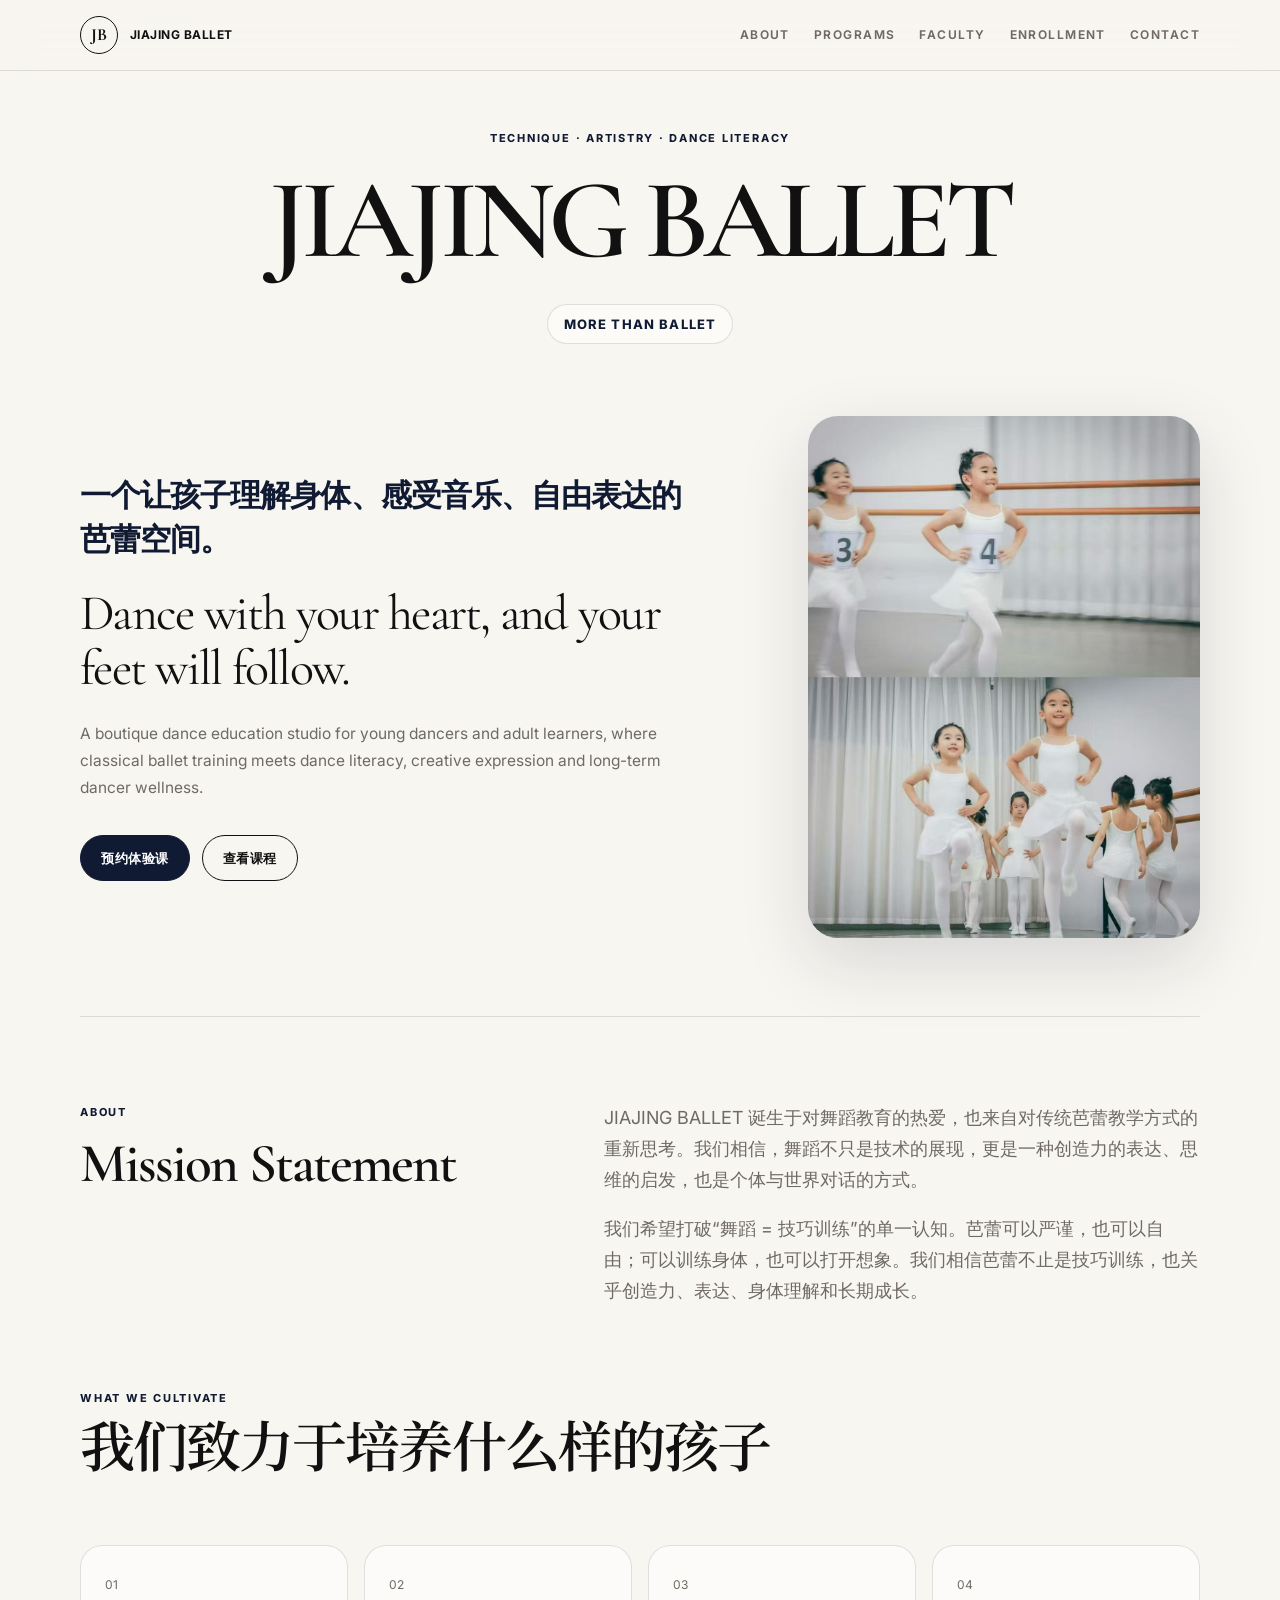
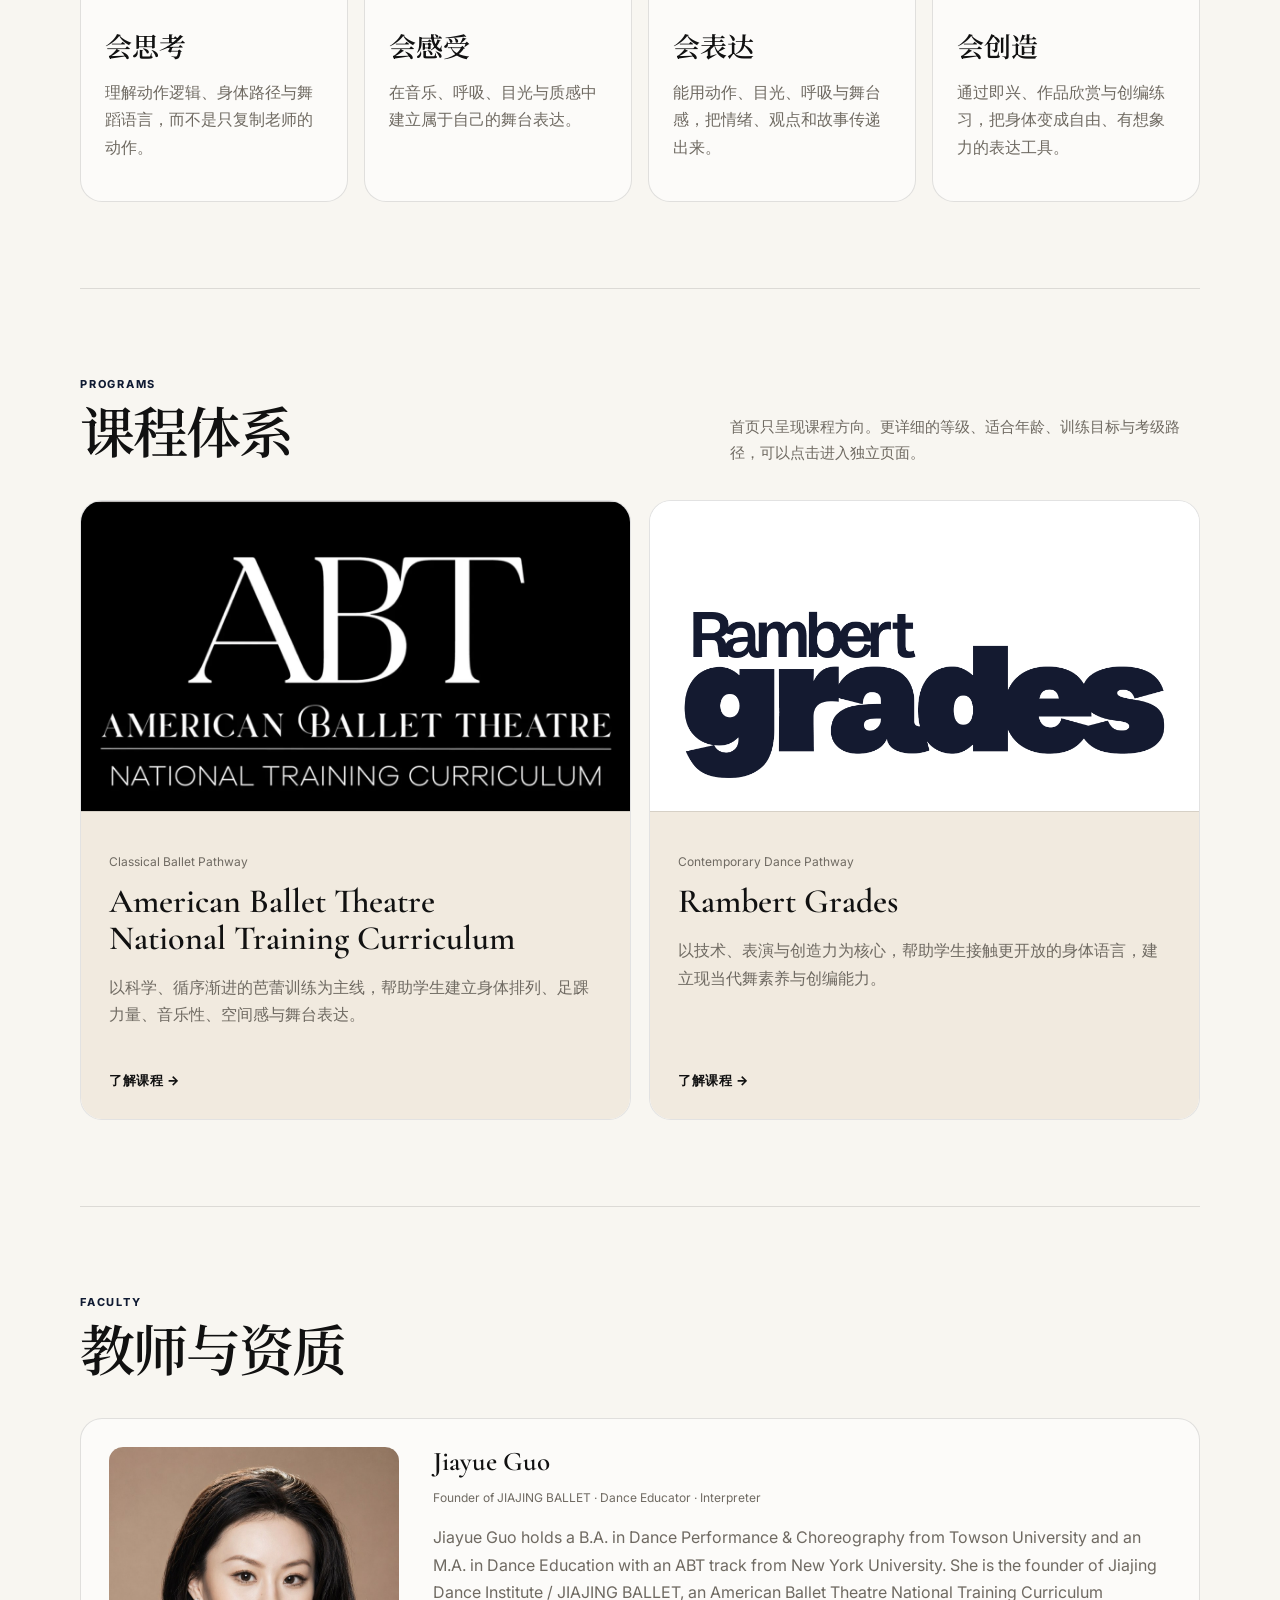
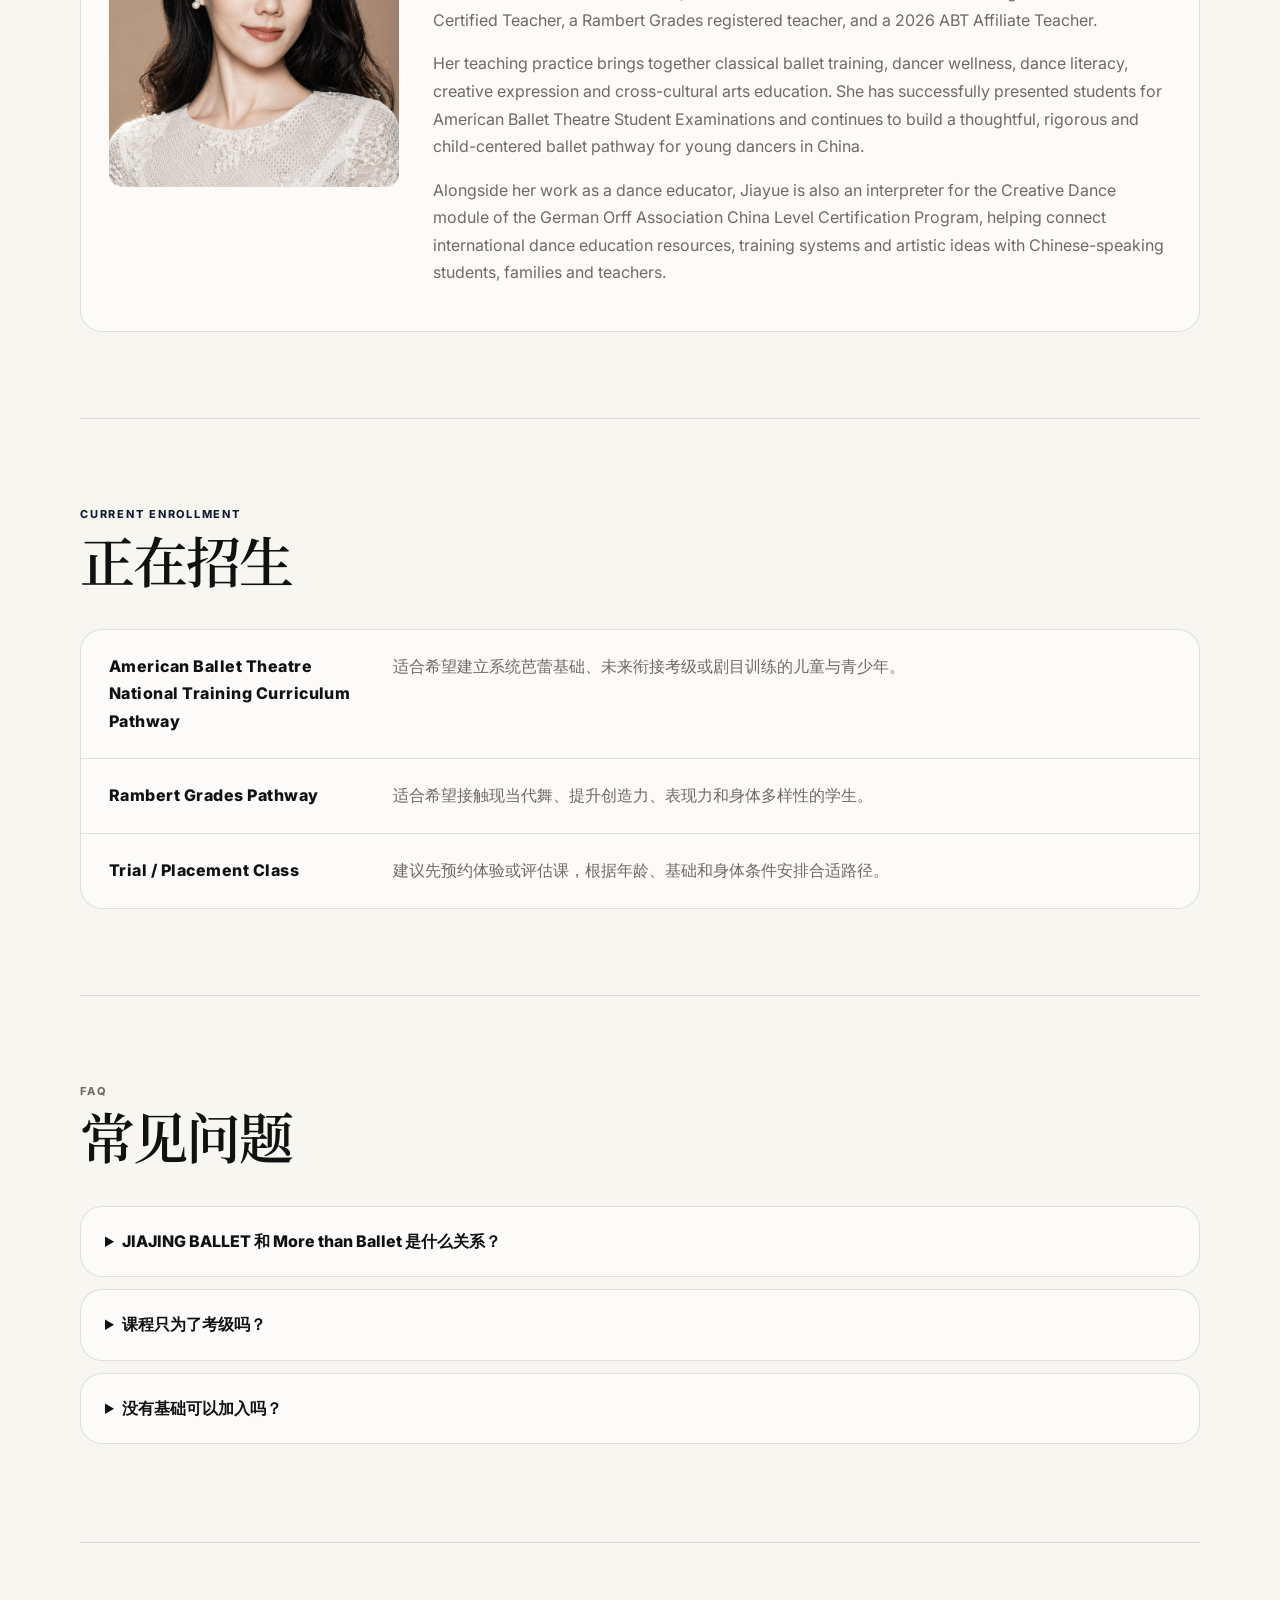
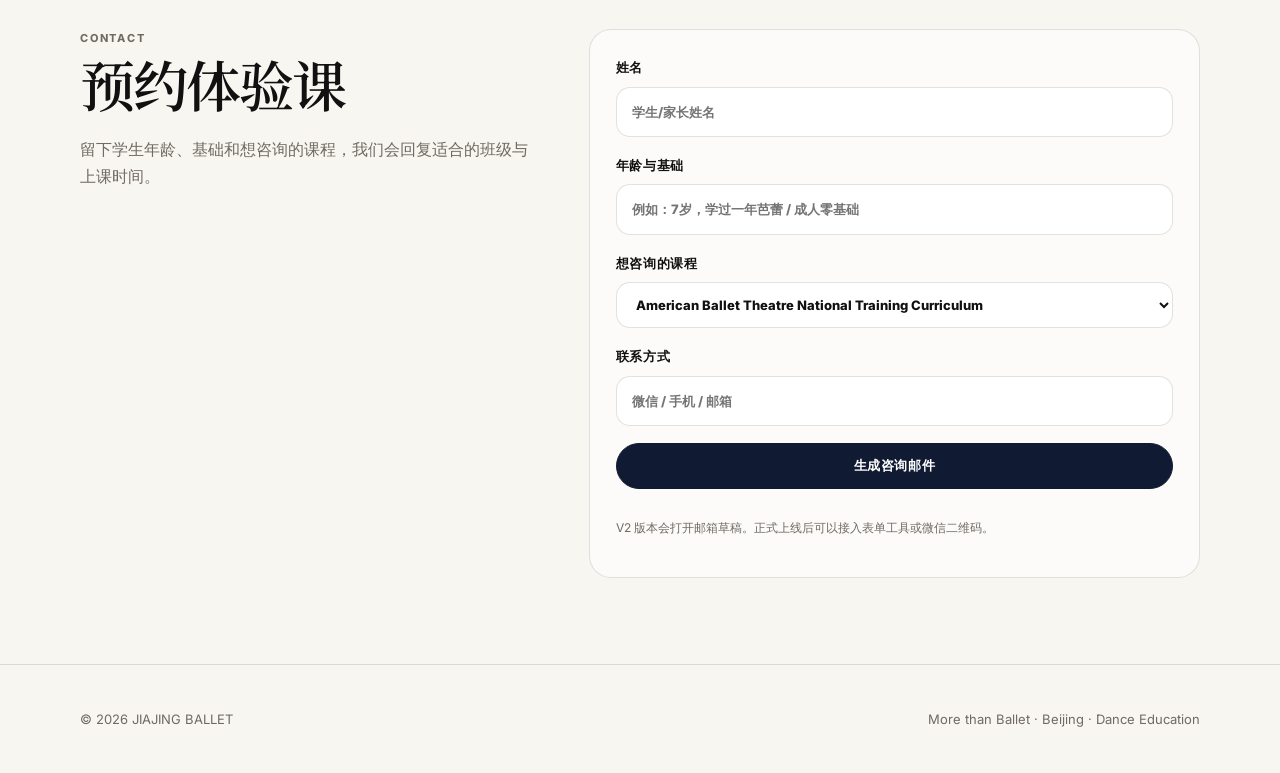
==== index.html @ e7e63615 "Add files via upload" ====
<!DOCTYPE html>
<html lang="zh-CN">
<head>
  <meta charset="UTF-8" />
  <meta name="viewport" content="width=device-width, initial-scale=1.0" />
  <title>JIAJING BALLET | More than Ballet</title>
  <meta name="description" content="JIAJING BALLET 是北京精品芭蕾教育工作室，以 American Ballet Theatre National Training Curriculum 与 Rambert Grades 为核心，重视科学训练、舞蹈素养与个体表达。" />
  <link rel="preconnect" href="https://fonts.googleapis.com">
  <link rel="preconnect" href="https://fonts.gstatic.com" crossorigin>
  <link href="https://fonts.googleapis.com/css2?family=Cormorant+Garamond:wght@500;600;700&family=Inter:wght@400;500;600;700&family=Noto+Serif+SC:wght@500;600;700&display=swap" rel="stylesheet">
  <link rel="stylesheet" href="styles.css" />
</head>
<body>
  <header class="site-header">
    <a class="logo" href="#hero" aria-label="JIAJING BALLET Home">
      <span class="logo-mark">JB</span>
      <span class="logo-text">JIAJING BALLET</span>
    </a>

    <button class="nav-toggle" aria-label="打开菜单" aria-expanded="false">
      <span></span><span></span><span></span>
    </button>

    <nav class="main-nav" aria-label="主导航">
      <a href="#about">About</a>
      <a href="#programs">Programs</a>
      <a href="#faculty">Faculty</a>
      <a href="#enrollment">Enrollment</a>
      <a href="#contact">Contact</a>
    </nav>
  </header>

  <main>
    <section id="hero" class="hero section-shell">
      <div class="hero-brand">
        <p class="eyebrow">Technique · Artistry · Dance Literacy</p>
        <h1>JIAJING BALLET</h1>
        <p class="slogan">More than Ballet</p>
      </div>

      <div class="hero-content">
        <div class="hero-copy">
          <p class="hero-statement">一个让孩子理解身体、感受音乐、自由表达的芭蕾空间。</p>
          <p class="hero-subtitle">Dance with your heart, and your feet will follow.</p>
          <p class="hero-body">A boutique dance education studio for young dancers and adult learners, where classical ballet training meets dance literacy, creative expression and long-term dancer wellness.</p>
          <div class="hero-actions">
            <a class="button primary" href="#contact">预约体验课</a>
            <a class="button ghost" href="#programs">查看课程</a>
          </div>
        </div>
        <div class="hero-visual" aria-label="芭蕾课堂视觉图">
          <img src="assets/hero-class-movement.jpeg" alt="JIAJING BALLET students in ballet class" class="hero-image" />
        </div>
      </div>
    </section>

    <section id="about" class="about section-shell">
      <div class="section-kicker">
        <p class="eyebrow">About</p>
        <h2>Mission Statement</h2>
      </div>

      <div class="mission-block">
        <p>JIAJING BALLET 诞生于对舞蹈教育的热爱，也来自对传统芭蕾教学方式的重新思考。我们相信，舞蹈不只是技术的展现，更是一种创造力的表达、思维的启发，也是个体与世界对话的方式。</p>
        <p>我们希望打破“舞蹈 = 技巧训练”的单一认知。芭蕾可以严谨，也可以自由；可以训练身体，也可以打开想象。我们相信芭蕾不止是技巧训练，也关乎创造力、表达、身体理解和长期成长。</p>
      </div>

      <div class="growth-heading">
        <p class="eyebrow">What We Cultivate</p>
        <h2>我们致力于培养什么样的孩子</h2>
      </div>

      <div class="about-grid" aria-label="我们致力于培养什么样的孩子">
        <article>
          <span class="number">01</span>
          <h3>会思考</h3>
          <p>理解动作逻辑、身体路径与舞蹈语言，而不是只复制老师的动作。</p>
        </article>
        <article>
          <span class="number">02</span>
          <h3>会感受</h3>
          <p>在音乐、呼吸、目光与质感中建立属于自己的舞台表达。</p>
        </article>
        <article>
          <span class="number">03</span>
          <h3>会表达</h3>
          <p>能用动作、目光、呼吸与舞台感，把情绪、观点和故事传递出来。</p>
        </article>
        <article>
          <span class="number">04</span>
          <h3>会创造</h3>
          <p>通过即兴、作品欣赏与创编练习，把身体变成自由、有想象力的表达工具。</p>
        </article>
      </div>
    </section>

    <section id="programs" class="programs section-shell">
      <div class="section-heading">
        <div>
          <p class="eyebrow">Programs</p>
          <h2>课程体系</h2>
        </div>
        <p>首页只呈现课程方向。更详细的等级、适合年龄、训练目标与考级路径，可以点击进入独立页面。</p>
      </div>

      <div class="program-grid two-only">
        <article class="program-card program-card-large logo-card">
          <div class="program-logo-area abt-logo-area"><img src="assets/abt-logo-black.png" alt="American Ballet Theatre National Training Curriculum logo" /></div>
          <div class="program-card-body">
            <p class="tag">Classical Ballet Pathway</p>
            <h3><span>American Ballet Theatre</span><span>National Training Curriculum</span></h3>
            <p>以科学、循序渐进的芭蕾训练为主线，帮助学生建立身体排列、足踝力量、音乐性、空间感与舞台表达。</p>
            <a class="text-link" href="programs/abt-ntc.html">了解课程 →</a>
          </div>
        </article>

        <article class="program-card program-card-large logo-card">
          <div class="program-logo-area"><img src="assets/rambert-grades-logo-direct.png" alt="Rambert Grades logo" /></div>
          <div class="program-card-body">
            <p class="tag">Contemporary Dance Pathway</p>
            <h3>Rambert Grades</h3>
            <p>以技术、表演与创造力为核心，帮助学生接触更开放的身体语言，建立现当代舞素养与创编能力。</p>
            <a class="text-link" href="programs/rambert-grades.html">了解课程 →</a>
          </div>
        </article>
      </div>
    </section>

    <section id="faculty" class="faculty section-shell">
      <div class="section-heading">
        <div>
          <p class="eyebrow">Faculty</p>
          <h2>教师与资质</h2>
        </div>
      </div>
      <div class="faculty-card">
        <img class="faculty-portrait" src="assets/jiayue-guo-portrait.jpg" alt="Jiayue Guo portrait" />
        <div>
          <h3>Jiayue Guo</h3>
          <p class="role">Founder of JIAJING BALLET · Dance Educator · Interpreter</p>
          <p>Jiayue Guo holds a B.A. in Dance Performance &amp; Choreography from Towson University and an M.A. in Dance Education with an ABT track from New York University. She is the founder of Jiajing Dance Institute / JIAJING BALLET, an American Ballet Theatre National Training Curriculum Certified Teacher, a Rambert Grades registered teacher, and a 2026 ABT Affiliate Teacher.</p>
          <p>Her teaching practice brings together classical ballet training, dancer wellness, dance literacy, creative expression and cross-cultural arts education. She has successfully presented students for American Ballet Theatre Student Examinations and continues to build a thoughtful, rigorous and child-centered ballet pathway for young dancers in China.</p>
          <p>Alongside her work as a dance educator, Jiayue is also an interpreter for the Creative Dance module of the German Orff Association China Level Certification Program, helping connect international dance education resources, training systems and artistic ideas with Chinese-speaking students, families and teachers.</p>
        </div>
      </div>
    </section>

    <section id="enrollment" class="schedule section-shell">
      <div class="section-heading">
        <div>
          <p class="eyebrow">Current Enrollment</p>
          <h2>正在招生</h2>
        </div>
      </div>
      <div class="schedule-list">
        <div>
          <span>American Ballet Theatre National Training Curriculum Pathway</span>
          <p>适合希望建立系统芭蕾基础、未来衔接考级或剧目训练的儿童与青少年。</p>
        </div>
        <div>
          <span>Rambert Grades Pathway</span>
          <p>适合希望接触现当代舞、提升创造力、表现力和身体多样性的学生。</p>
        </div>
        <div>
          <span>Trial / Placement Class</span>
          <p>建议先预约体验或评估课，根据年龄、基础和身体条件安排合适路径。</p>
        </div>
      </div>
    </section>

    <section class="faq section-shell">
      <div class="section-heading">
        <div>
          <p class="eyebrow">FAQ</p>
          <h2>常见问题</h2>
        </div>
      </div>
      <details>
        <summary>JIAJING BALLET 和 More than Ballet 是什么关系？</summary>
        <p>JIAJING BALLET 是工作室名称。More than Ballet 是公众号名称，也是一句核心理念：我们相信芭蕾不止是技巧训练，也关乎创造力、表达、身体理解和长期成长。</p>
      </details>
      <details>
        <summary>课程只为了考级吗？</summary>
        <p>不是。考级可以是阶段目标，但课程的核心仍然是建立清晰、安全、可持续的训练方法，以及更完整的舞蹈素养。</p>
      </details>
      <details>
        <summary>没有基础可以加入吗？</summary>
        <p>可以。我们会根据年龄、基础、身体状态和学习目标，建议适合的课程路径。</p>
      </details>
    </section>

    <section id="contact" class="contact section-shell">
      <div>
        <p class="eyebrow">Contact</p>
        <h2>预约体验课</h2>
        <p>留下学生年龄、基础和想咨询的课程，我们会回复适合的班级与上课时间。</p>
      </div>
      <form class="contact-form" id="contactForm">
        <label>
          姓名
          <input type="text" name="name" placeholder="学生/家长姓名" required />
        </label>
        <label>
          年龄与基础
          <input type="text" name="level" placeholder="例如：7岁，学过一年芭蕾 / 成人零基础" required />
        </label>
        <label>
          想咨询的课程
          <select name="program" required>
            <option value="American Ballet Theatre National Training Curriculum">American Ballet Theatre National Training Curriculum</option>
            <option value="Rambert Grades">Rambert Grades</option>
            <option value="体验课 / 评估课">体验课 / 评估课</option>
          </select>
        </label>
        <label>
          联系方式
          <input type="text" name="contact" placeholder="微信 / 手机 / 邮箱" required />
        </label>
        <button class="button primary" type="submit">生成咨询邮件</button>
        <p class="form-hint">V2 版本会打开邮箱草稿。正式上线后可以接入表单工具或微信二维码。</p>
      </form>
    </section>
  </main>

  <footer class="site-footer">
    <p>© 2026 JIAJING BALLET</p>
    <p>More than Ballet · Beijing · Dance Education</p>
  </footer>

  <script src="script.js"></script>
</body>
</html>
---- styles.css ----
:root {
  --ink: #111111;
  --muted: #6f6a62;
  --paper: #f8f6f1;
  --cream: #e9dfd1;
  --white: #ffffff;
  --navy: #101b33;
  --soft-navy: #1d2c4a;
  --deep-navy: #080d1c;
  --sand: #f1eadf;
  --accent: #b7a17f;
  --stone: #cbc2b4;
  --line: rgba(17, 17, 17, 0.12);
  --shadow: 0 24px 70px rgba(16, 27, 51, 0.14);
  --radius-xl: 30px;
  --radius-lg: 22px;
  --radius-md: 14px;
}

* { box-sizing: border-box; }

html { scroll-behavior: smooth; }

body {
  margin: 0;
  font-family: "Inter", "PingFang SC", "Microsoft YaHei", sans-serif;
  background: var(--paper);
  color: var(--ink);
  line-height: 1.72;
}

a { color: inherit; text-decoration: none; }
img { display: block; max-width: 100%; }

.section-shell {
  width: min(1120px, calc(100% - 40px));
  margin: 0 auto;
}

.site-header {
  position: sticky;
  top: 0;
  z-index: 20;
  display: flex;
  align-items: center;
  justify-content: space-between;
  padding: 16px max(20px, calc((100vw - 1120px) / 2));
  background: rgba(248, 246, 241, 0.9);
  backdrop-filter: blur(18px);
  border-bottom: 1px solid var(--line);
}

.logo {
  display: flex;
  align-items: center;
  gap: 12px;
  font-weight: 700;
  letter-spacing: 0.03em;
}

.logo-mark {
  display: grid;
  place-items: center;
  width: 38px;
  height: 38px;
  border: 1px solid var(--ink);
  border-radius: 50%;
  font-family: "Cormorant Garamond", serif;
  font-size: 17px;
}

.logo-text {
  text-transform: uppercase;
  font-size: 12px;
}

.main-nav {
  display: flex;
  align-items: center;
  gap: 24px;
  font-size: 12px;
  font-weight: 650;
  text-transform: uppercase;
  letter-spacing: 0.12em;
}

.main-nav a {
  color: var(--muted);
  transition: color 180ms ease;
}

.main-nav a:hover { color: var(--ink); }

.nav-toggle {
  display: none;
  flex-direction: column;
  gap: 5px;
  border: 0;
  background: transparent;
  padding: 8px;
}

.nav-toggle span {
  width: 24px;
  height: 2px;
  background: var(--ink);
}

.eyebrow {
  margin: 0 0 12px;
  color: var(--navy);
  font-size: 11px;
  font-weight: 750;
  letter-spacing: 0.16em;
  text-transform: uppercase;
}

h1, h2, h3 {
  margin: 0;
  line-height: 1.08;
}

h1 {
  font-family: "Cormorant Garamond", "Noto Serif SC", serif;
  font-size: clamp(52px, 8.8vw, 116px);
  font-weight: 600;
  letter-spacing: -0.052em;
}

h1 span,
.program-card h3 span { display: block; }

h2 {
  font-family: "Cormorant Garamond", "Noto Serif SC", serif;
  font-size: clamp(34px, 4.3vw, 58px);
  font-weight: 600;
  letter-spacing: -0.035em;
}

h3 {
  font-family: "Cormorant Garamond", "Noto Serif SC", serif;
  font-size: 27px;
  font-weight: 600;
}

.hero {
  min-height: calc(100vh - 71px);
  display: grid;
  align-content: center;
  gap: 66px;
  padding: 58px 0 78px;
}

.hero-brand {
  text-align: center;
  margin-bottom: 6px;
}

.hero-brand h1 {
  white-space: nowrap;
}

.slogan {
  width: fit-content;
  margin: 22px auto 0;
  padding: 8px 16px;
  border: 1px solid var(--line);
  border-radius: 999px;
  background: rgba(255, 255, 255, 0.52);
  color: var(--navy);
  font-size: 13px;
  font-weight: 760;
  letter-spacing: 0.09em;
  text-transform: uppercase;
}

.hero-content {
  display: grid;
  grid-template-columns: minmax(0, 1fr) 0.72fr;
  align-items: center;
  gap: 52px;
}

.hero-copy {
  position: relative;
  z-index: 1;
}

.hero-statement {
  max-width: 720px;
  margin: 0;
  color: var(--navy);
  font-size: clamp(22px, 2.45vw, 34px);
  font-weight: 720;
  line-height: 1.42;
  letter-spacing: -0.03em;
}

.hero-subtitle {
  max-width: 660px;
  margin: 24px 0 0;
  font-family: "Cormorant Garamond", "Noto Serif SC", serif;
  color: var(--ink);
  font-size: clamp(30px, 3.9vw, 54px);
  line-height: 1.1;
  letter-spacing: -0.035em;
}

.hero-body {
  max-width: 650px;
  margin: 26px 0 0;
  color: var(--muted);
  font-size: 15.5px;
}

.hero-actions {
  display: flex;
  flex-wrap: wrap;
  gap: 12px;
  margin-top: 34px;
}

.button {
  display: inline-flex;
  align-items: center;
  justify-content: center;
  min-height: 46px;
  padding: 0 20px;
  border-radius: 999px;
  border: 1px solid var(--ink);
  font-size: 13px;
  font-weight: 750;
  letter-spacing: 0.04em;
  transition: transform 180ms ease, background 180ms ease, color 180ms ease;
  cursor: pointer;
}

.button:hover { transform: translateY(-2px); }

.button.primary {
  background: var(--navy);
  border-color: var(--navy);
  color: var(--white);
}

.button.ghost {
  background: transparent;
  color: var(--ink);
}

.text-link {
  display: inline-flex;
  margin-top: 20px;
  color: var(--ink);
  font-size: 13px;
  font-weight: 800;
  letter-spacing: 0.05em;
  text-transform: uppercase;
}

.hero-visual {
  position: relative;
  justify-self: end;
  width: min(100%, 392px);
}

.hero-image,
.hero-visual img {
  width: 100%;
  height: auto;
  max-height: 560px;
  object-fit: contain;
  object-position: center center;
  background: transparent;
  border-radius: var(--radius-xl);
  box-shadow: var(--shadow);
}

.about,
.programs,
.faculty,
.schedule,
.faq,
.contact,
.program-detail,
.strip {
  padding: 86px 0;
  border-top: 1px solid var(--line);
}

.about {
  display: grid;
  grid-template-columns: 0.88fr 1.12fr;
  gap: 56px;
}

.section-kicker {
  position: sticky;
  top: 112px;
  align-self: start;
}

.mission-block {
  padding: 0;
  border: 0;
  border-radius: 0;
  background: transparent;
}

.mission-block p {
  margin: 0 0 18px;
  font-size: 18px;
}

.label {
  margin: 0 0 18px;
  color: var(--navy);
  font-size: 12px;
  font-weight: 800;
  letter-spacing: 0.14em;
  text-transform: uppercase;
}

.mission-block p:not(.label),
.section-heading > p,
.visual-copy p,
.faculty-card p,
.faq p,
.contact p,
.detail-intro p,
.legal-note p,
.program-card p,
.schedule-list p,
.about-grid p,
.detail-grid li,
.detail-grid p {
  color: var(--muted);
}

.growth-heading {
  grid-column: 1 / -1;
  margin-top: 8px;
}

.growth-heading h2 { max-width: 760px; }

.about-grid {
  grid-column: 1 / -1;
  display: grid;
  grid-template-columns: repeat(4, 1fr);
  gap: 16px;
  margin-top: 10px;
}

.about-grid article,
.program-card,
.faculty-card,
.schedule-list,
.faq details,
.contact-form,
.detail-grid article,
.legal-note {
  border: 1px solid var(--line);
  border-radius: var(--radius-lg);
  background: rgba(255, 255, 255, 0.58);
}

.about-grid article { padding: 24px; }

.number,
.tag,
.role,
.note,
.form-hint {
  color: var(--muted);
  font-size: 12px;
}

.about-grid h3 { margin-top: 36px; }

.section-heading {
  display: flex;
  align-items: end;
  justify-content: space-between;
  gap: 36px;
  margin-bottom: 34px;
}

.section-heading > p {
  max-width: 470px;
  margin: 0;
  font-size: 15px;
}

.program-grid {
  display: grid;
  gap: 18px;
}

.program-grid.two-only { grid-template-columns: repeat(2, 1fr); }

.program-card {
  overflow: hidden;
  display: flex;
  flex-direction: column;
}

.program-logo-area {
  display: grid;
  place-items: center;
  width: 100%;
  height: 310px;
  overflow: hidden;
  background: var(--white);
}

.program-logo-area img {
  width: 100%;
  height: 100%;
  object-fit: contain;
}

.program-card-body {
  padding: 28px;
  background: var(--sand);
  border-top: 1px solid var(--line);
  flex: 1;
  display: flex;
  flex-direction: column;
}

.program-card.logo-card { background: var(--white); }

.program-card.logo-card h3 { font-size: clamp(24px, 2.7vw, 34px); }

.program-card-body .text-link { margin-top: auto; padding-top: 24px; }

.faculty-card {
  display: grid;
  grid-template-columns: 290px 1fr;
  gap: 34px;
  padding: 28px;
}

.faculty-portrait {
  width: 100%;
  height: 340px;
  object-fit: cover;
  object-position: center top;
  border-radius: var(--radius-md);
}

.schedule-list { overflow: hidden; }

.schedule-list div {
  display: grid;
  grid-template-columns: 260px 1fr;
  gap: 24px;
  padding: 23px 28px;
  border-bottom: 1px solid var(--line);
}

.schedule-list div:last-child { border-bottom: 0; }

.schedule-list span {
  display: block;
  font-weight: 800;
  letter-spacing: 0.03em;
}

.schedule-list p { margin: 0; }

.faq details {
  padding: 21px 24px;
  margin-bottom: 12px;
}

.faq summary {
  cursor: pointer;
  font-weight: 800;
}

.contact {
  display: grid;
  grid-template-columns: 0.86fr 1.14fr;
  gap: 48px;
}

.contact-form {
  display: grid;
  gap: 17px;
  padding: 26px;
}

label {
  display: grid;
  gap: 8px;
  font-size: 13px;
  font-weight: 800;
  letter-spacing: 0.04em;
}

input,
select {
  width: 100%;
  border: 1px solid var(--line);
  border-radius: 14px;
  background: var(--white);
  padding: 13px 15px;
  font: inherit;
  color: var(--ink);
}

.site-footer {
  display: flex;
  justify-content: space-between;
  gap: 24px;
  padding: 30px max(20px, calc((100vw - 1120px) / 2));
  border-top: 1px solid var(--line);
  color: var(--muted);
  font-size: 13px;
}

.page-hero {
  display: grid;
  grid-template-columns: 0.9fr 1.1fr;
  gap: 48px;
  align-items: center;
  padding: 76px 0 86px;
  min-height: 560px;
}

.page-hero img {
  width: 100%;
  height: 420px;
  object-fit: cover;
  object-position: center center;
  border-radius: var(--radius-xl);
  box-shadow: var(--shadow);
}

.page-hero h1 { font-size: clamp(38px, 5.3vw, 66px); }

.page-hero .hero-subtitle {
  font-size: clamp(21px, 2.3vw, 29px);
  max-width: 620px;
  margin-top: 20px;
}

.page-hero-dark {
  width: 100%;
  max-width: none;
  padding-left: max(20px, calc((100vw - 1120px) / 2));
  padding-right: max(20px, calc((100vw - 1120px) / 2));
  background: linear-gradient(135deg, var(--deep-navy), var(--soft-navy));
  color: var(--white);
}

.page-hero-dark .eyebrow,
.page-hero-dark .hero-subtitle { color: rgba(255, 255, 255, 0.82); }

.detail-intro {
  max-width: 820px;
  margin-bottom: 30px;
}

.detail-intro h2 { margin-bottom: 18px; }

.detail-grid {
  display: grid;
  grid-template-columns: repeat(2, 1fr);
  gap: 16px;
}

.detail-grid.three { grid-template-columns: repeat(3, 1fr); }

.detail-grid article { padding: 28px; }

.detail-grid ul {
  margin: 20px 0 0;
  padding-left: 18px;
}

.detail-grid p { margin: 18px 0 0; }

.detail-soft {
  background: var(--sand);
  width: 100%;
  max-width: none;
  padding-left: max(20px, calc((100vw - 1120px) / 2));
  padding-right: max(20px, calc((100vw - 1120px) / 2));
}

.legal-note {
  margin-top: 16px;
  padding: 20px 24px;
  background: rgba(233, 223, 209, 0.6);
}



.program-detail h2 {
  font-size: clamp(30px, 3.6vw, 46px);
}

.detail-intro p {
  font-size: 16px;
}

.detail-grid article h3 {
  font-size: 25px;
}

.rambert-gallery {
  display: grid;
  grid-template-columns: repeat(3, 1fr);
  gap: 16px;
  margin: 34px 0 0;
}

.rambert-gallery figure {
  margin: 0;
  overflow: hidden;
  border-radius: var(--radius-lg);
  border: 1px solid var(--line);
  background: var(--white);
}

.rambert-gallery img {
  width: 100%;
  height: 240px;
  object-fit: cover;
  object-position: center center;
}

.rambert-gallery figcaption {
  padding: 12px 14px 14px;
  color: var(--muted);
  font-size: 11px;
  line-height: 1.45;
}

.strip {
  display: flex;
  align-items: center;
  justify-content: space-between;
  gap: 24px;
}

@media (max-width: 900px) {
  .nav-toggle { display: flex; }

  .main-nav {
    position: fixed;
    top: 71px;
    left: 0;
    right: 0;
    display: none;
    flex-direction: column;
    align-items: flex-start;
    padding: 22px 20px 28px;
    background: var(--paper);
    border-bottom: 1px solid var(--line);
  }

  .main-nav.is-open { display: flex; }

  .hero-content,
  .about,
  .contact,
  .faculty-card,
  .page-hero,
  .detail-grid,
  .detail-grid.three,
  .rambert-gallery {
    grid-template-columns: 1fr;
  }

  .hero {
    padding-top: 42px;
    gap: 42px;
  }

  .hero-brand h1 { white-space: normal; }

  .section-kicker { position: static; }

  .hero-visual {
    justify-self: center;
    width: min(100%, 360px);
  }

  .hero-image,
  .hero-visual img {
    min-height: 0;
    height: auto;
    max-height: 520px;
  }

  .about-grid,
  .program-grid.two-only {
    grid-template-columns: 1fr 1fr;
  }

  .section-heading,
  .strip {
    align-items: flex-start;
    flex-direction: column;
  }

  .schedule-list div {
    grid-template-columns: 1fr;
    gap: 8px;
  }
}

@media (max-width: 520px) {
  .section-shell { width: min(100% - 28px, 1120px); }

  .hero,
  .about,
  .programs,
  .faculty,
  .schedule,
  .faq,
  .contact,
  .program-detail,
  .strip {
    padding: 64px 0;
  }

  .hero {
    padding-top: 36px;
    gap: 36px;
  }

  h1 { font-size: clamp(48px, 17vw, 76px); }

  .hero-statement { font-size: 22px; }
  .hero-subtitle { font-size: 34px; }

  .hero-image,
  .hero-visual img {
    min-height: 0;
    height: auto;
    max-height: 430px;
  }

  .about-grid,
  .program-grid.two-only {
    grid-template-columns: 1fr;
  }

  .program-logo-area { height: 230px; }

  .rambert-gallery img { height: 260px; }

  .faculty-card,
  .contact-form,
  .detail-grid article,
  .about-grid article {
    padding: 22px;
  }

  .site-footer {
    flex-direction: column;
  }
}
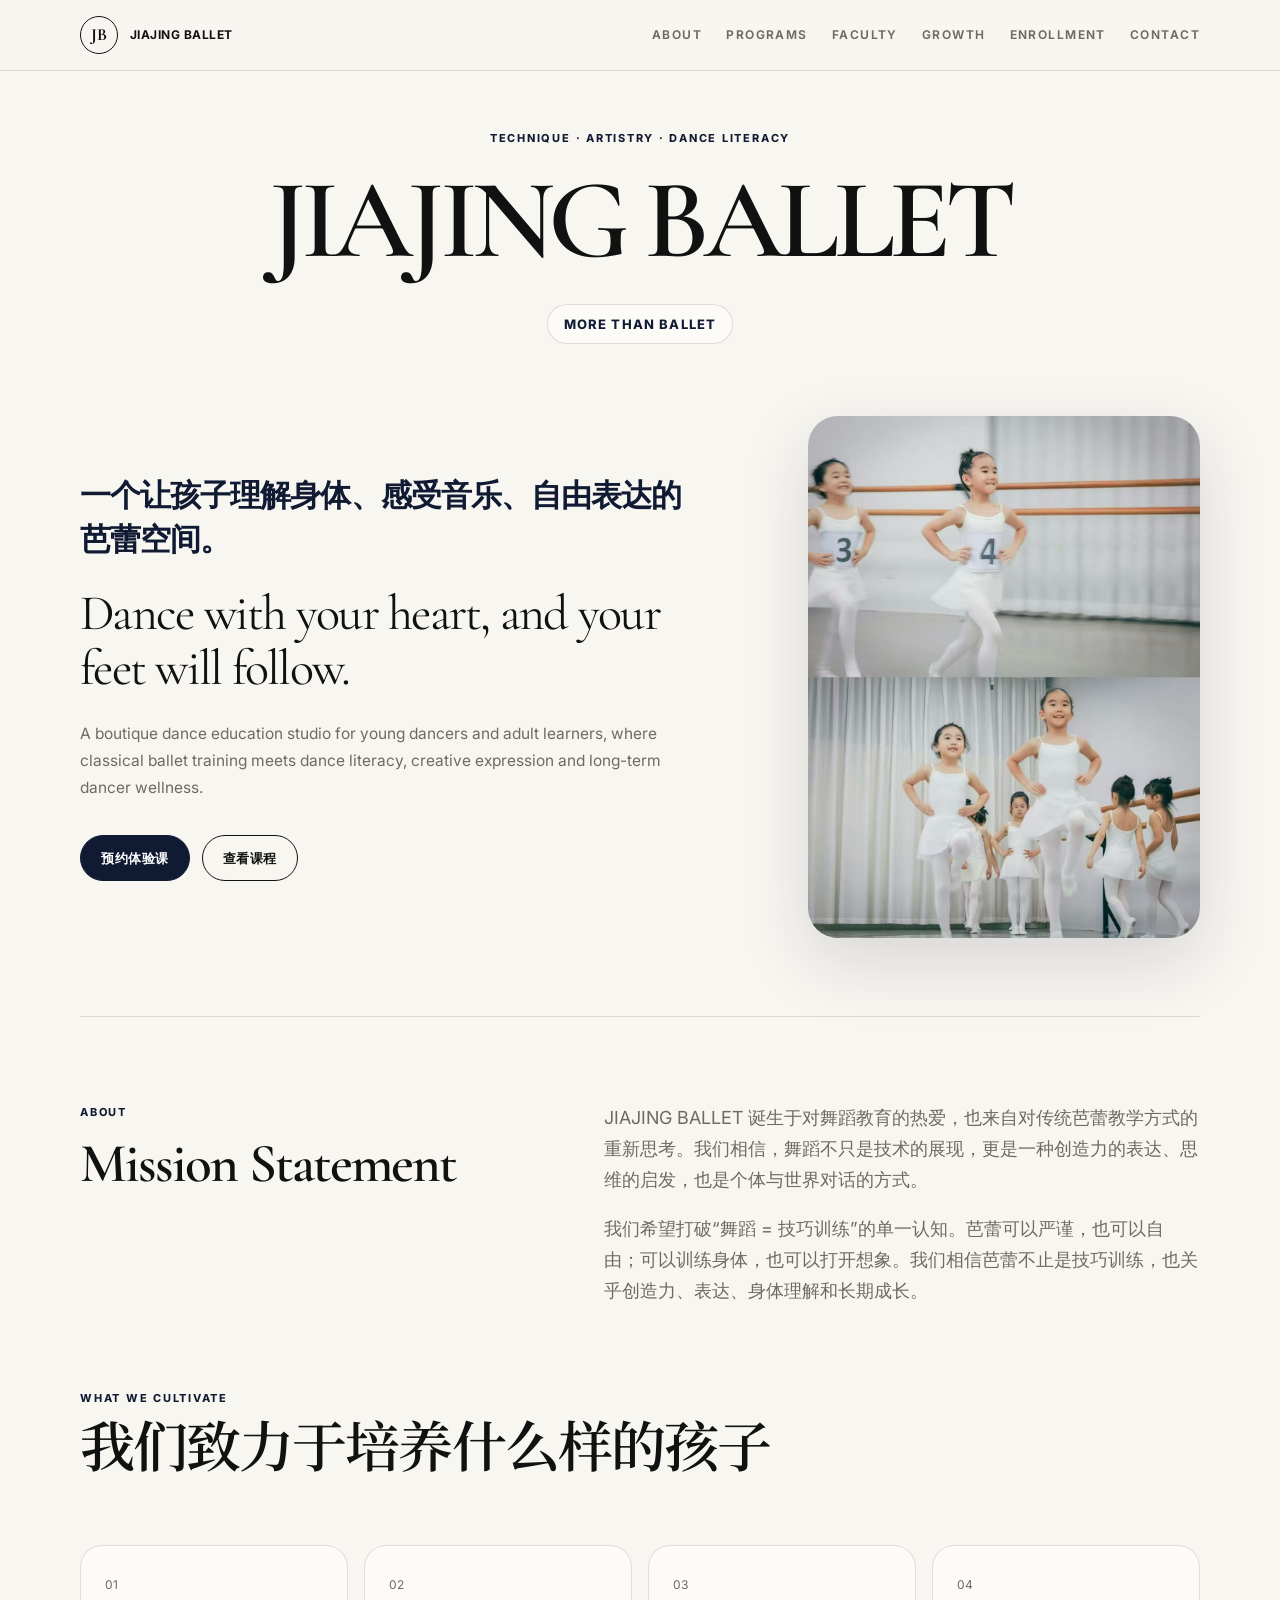
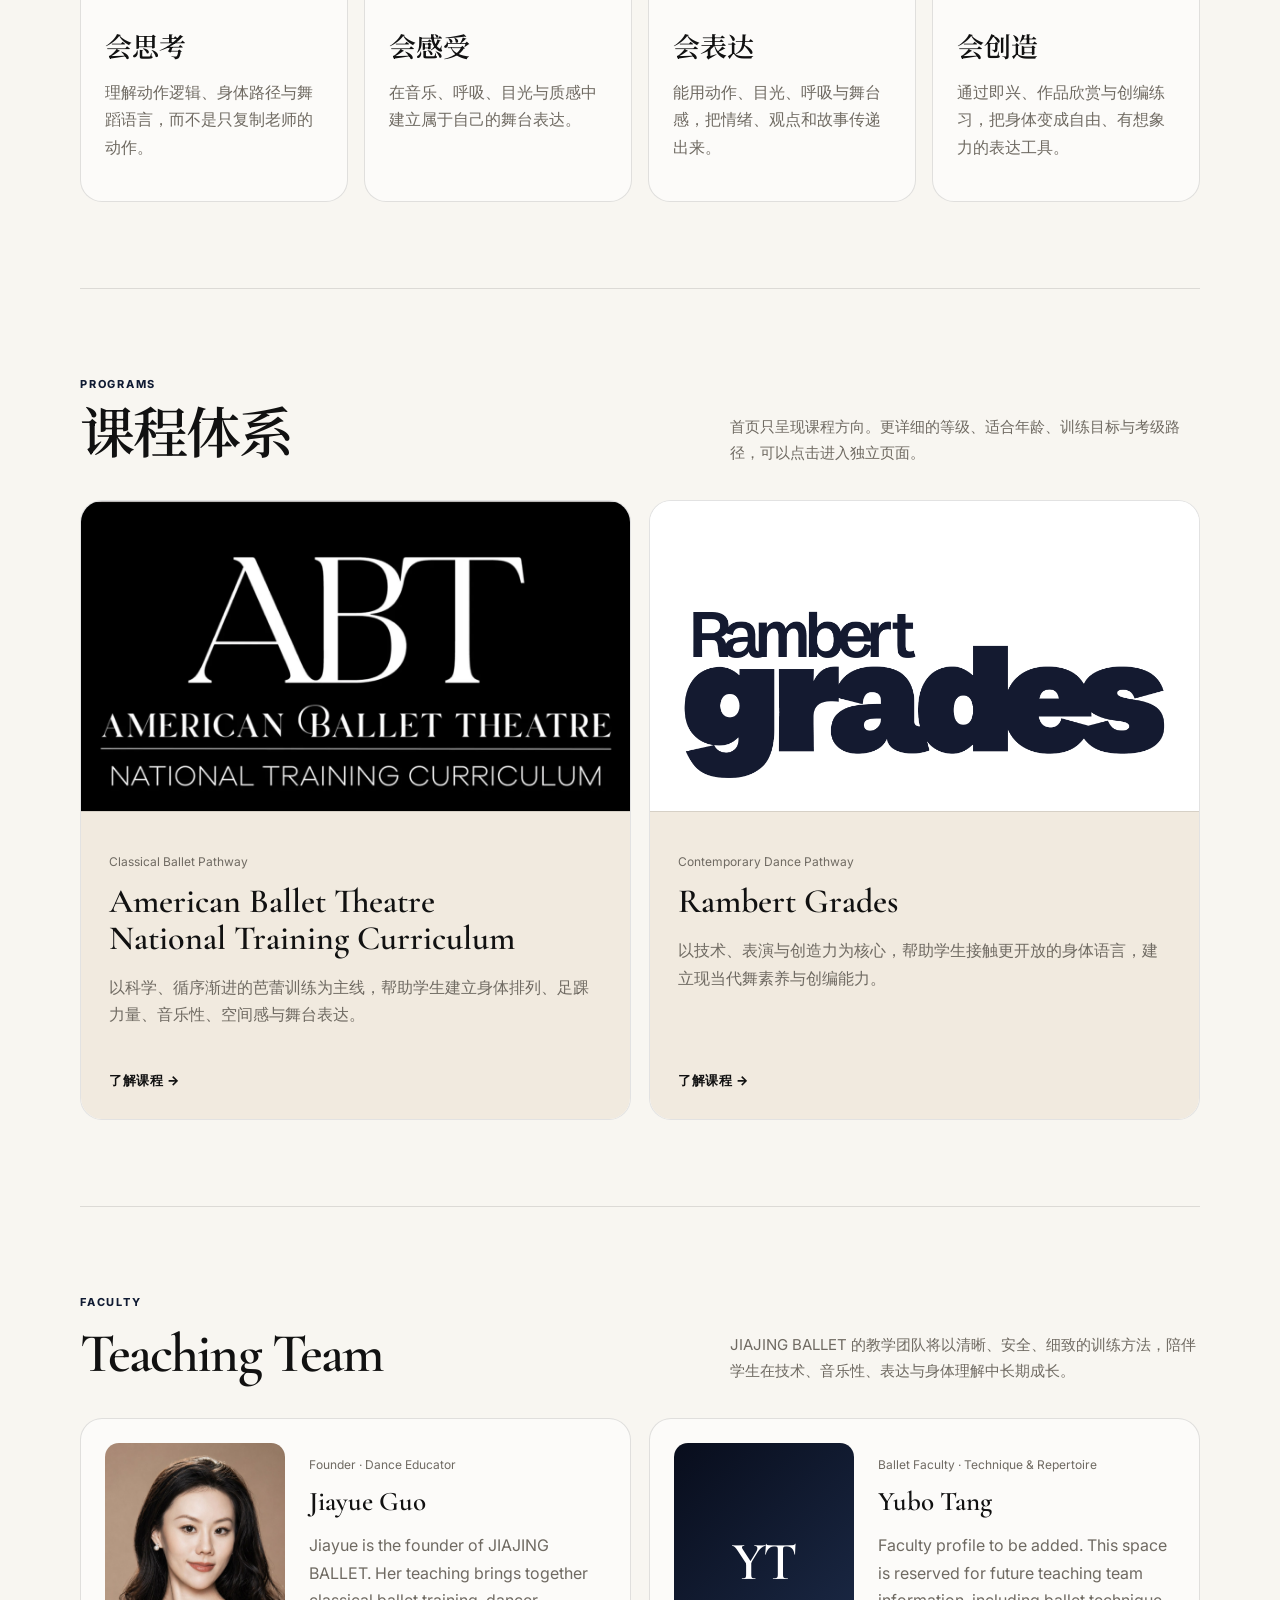
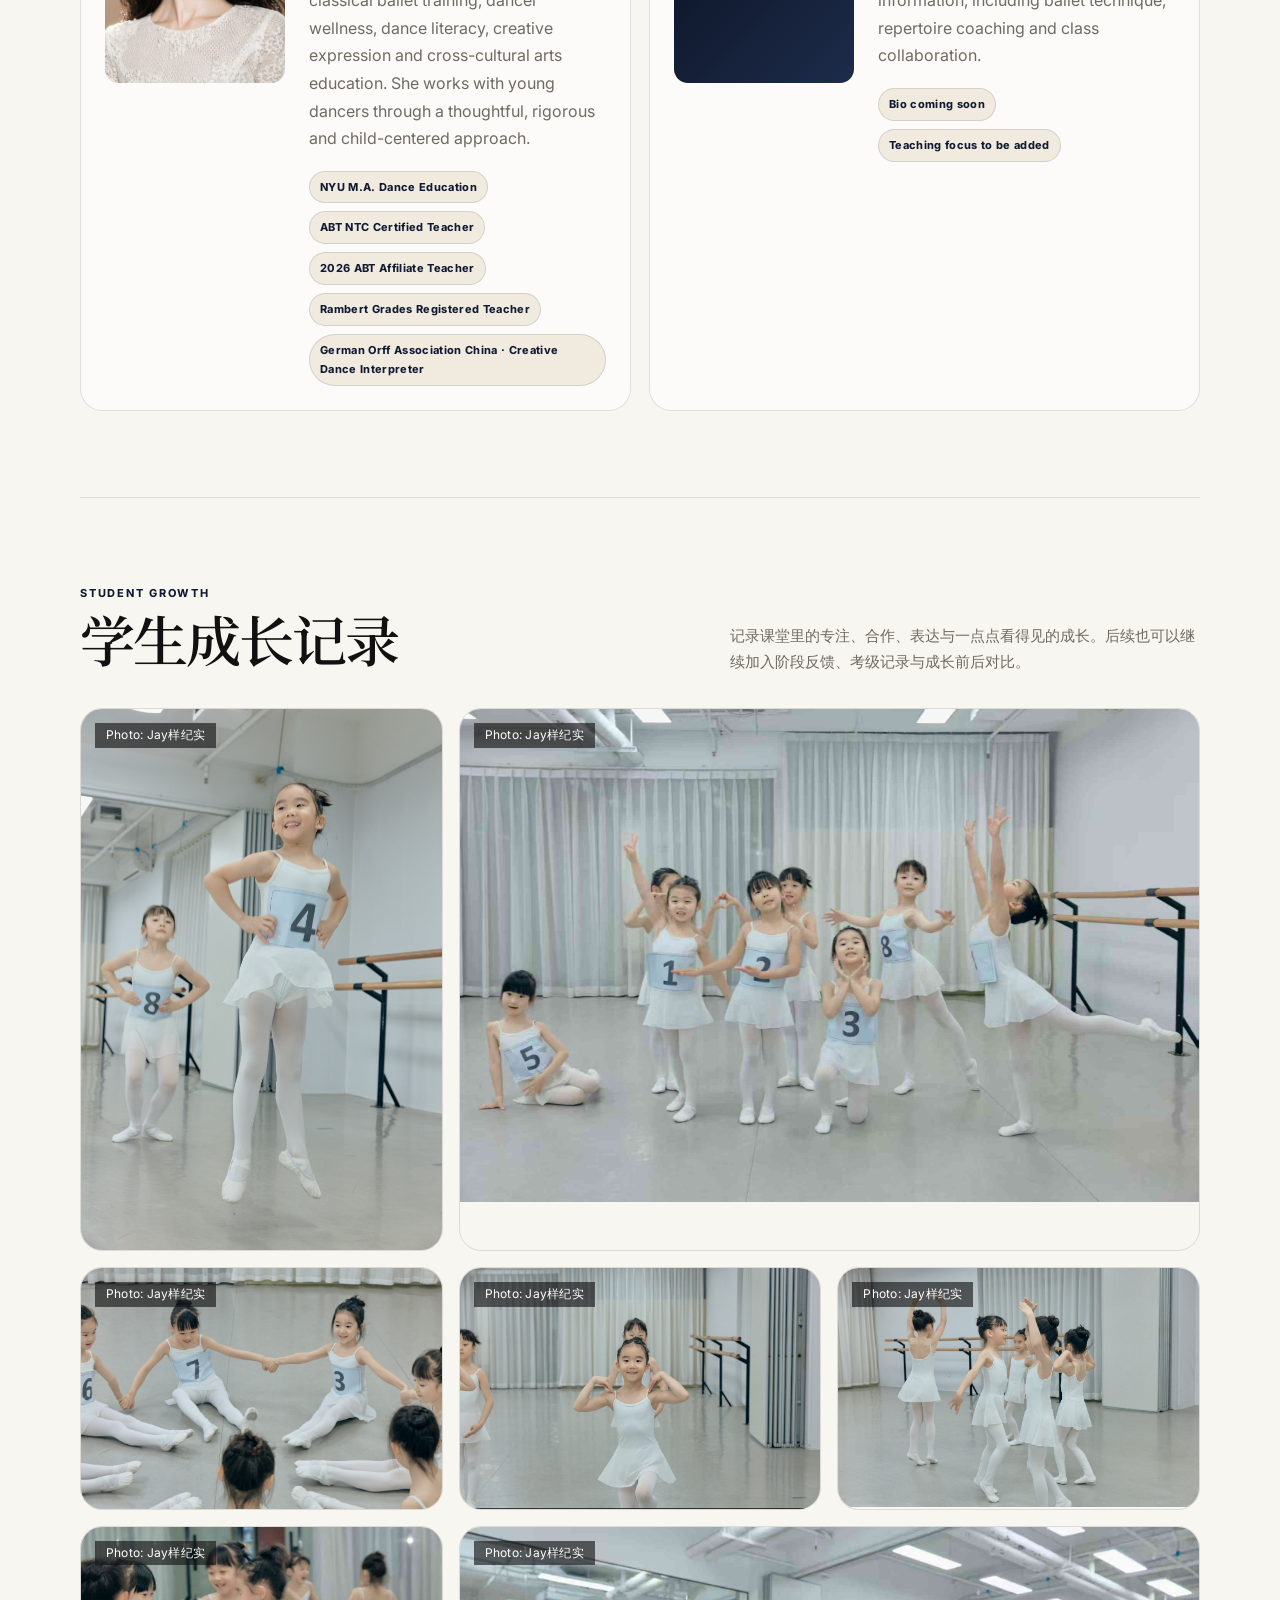
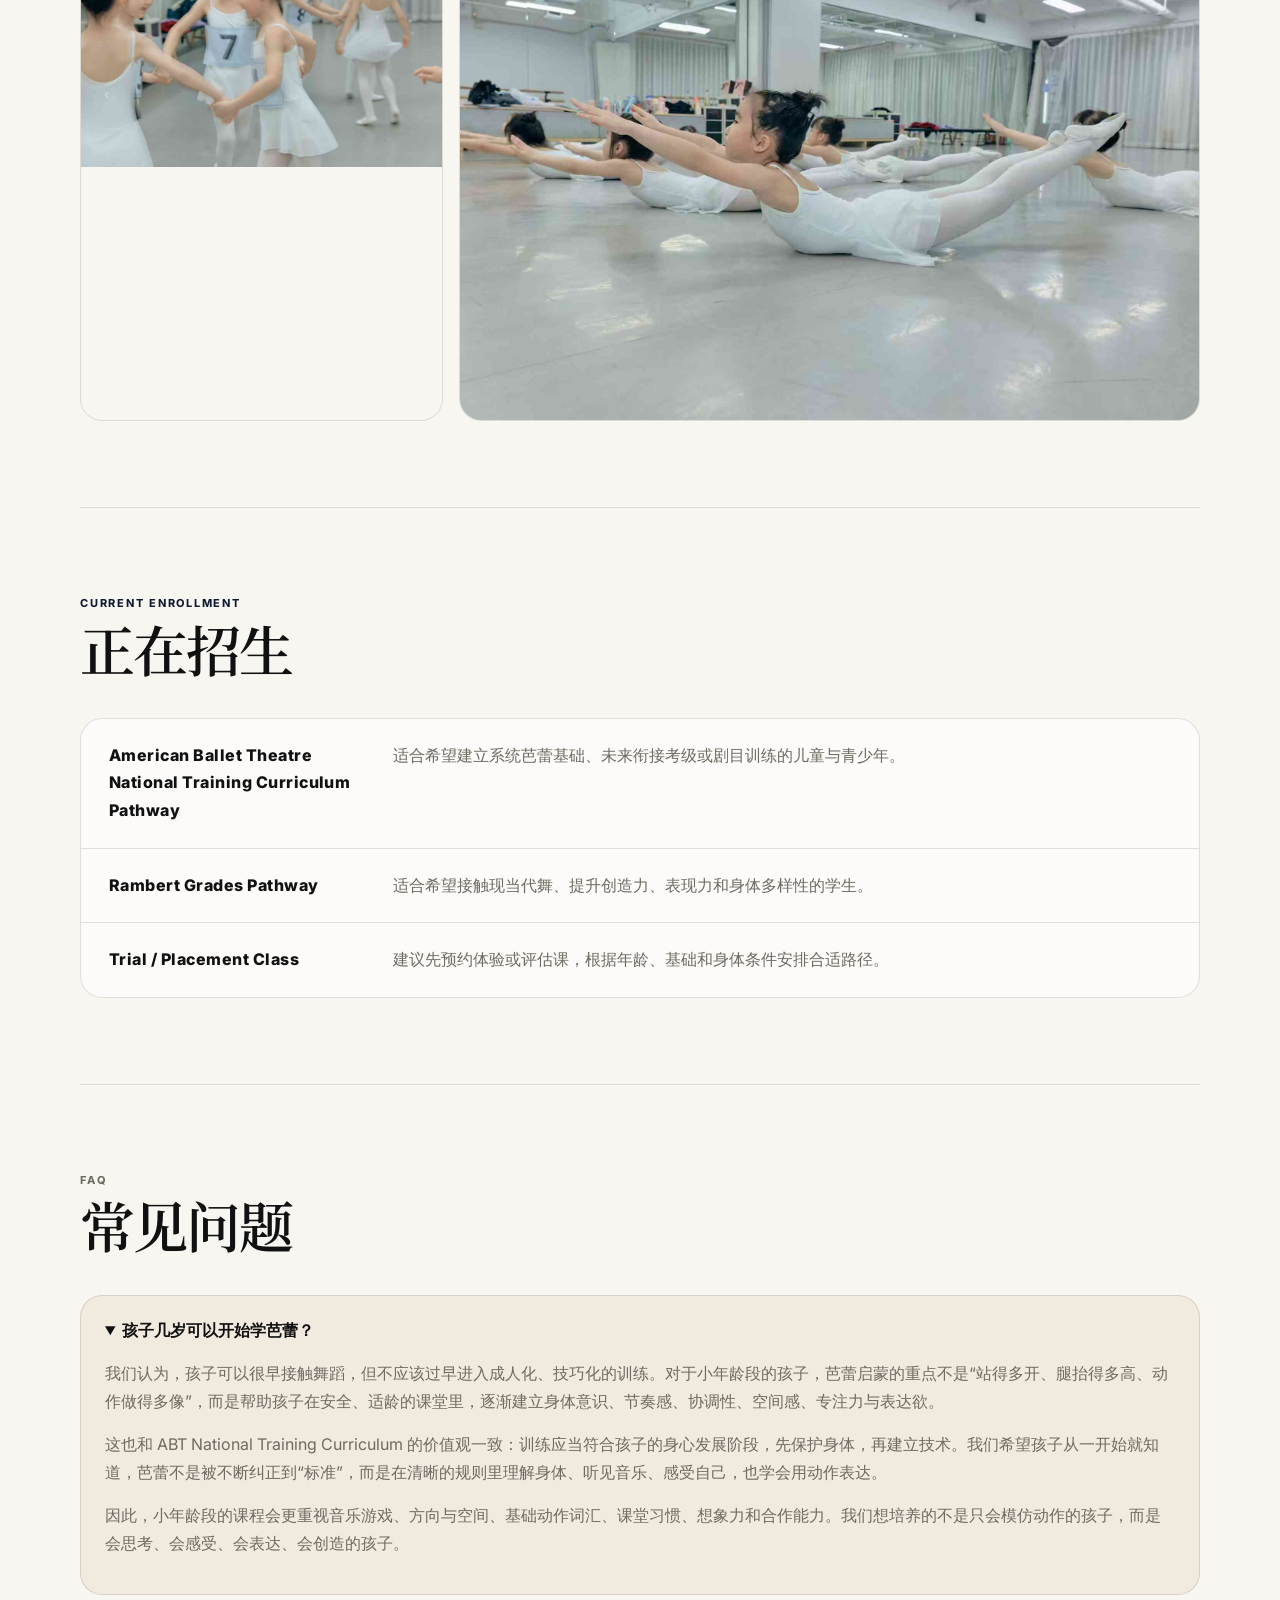
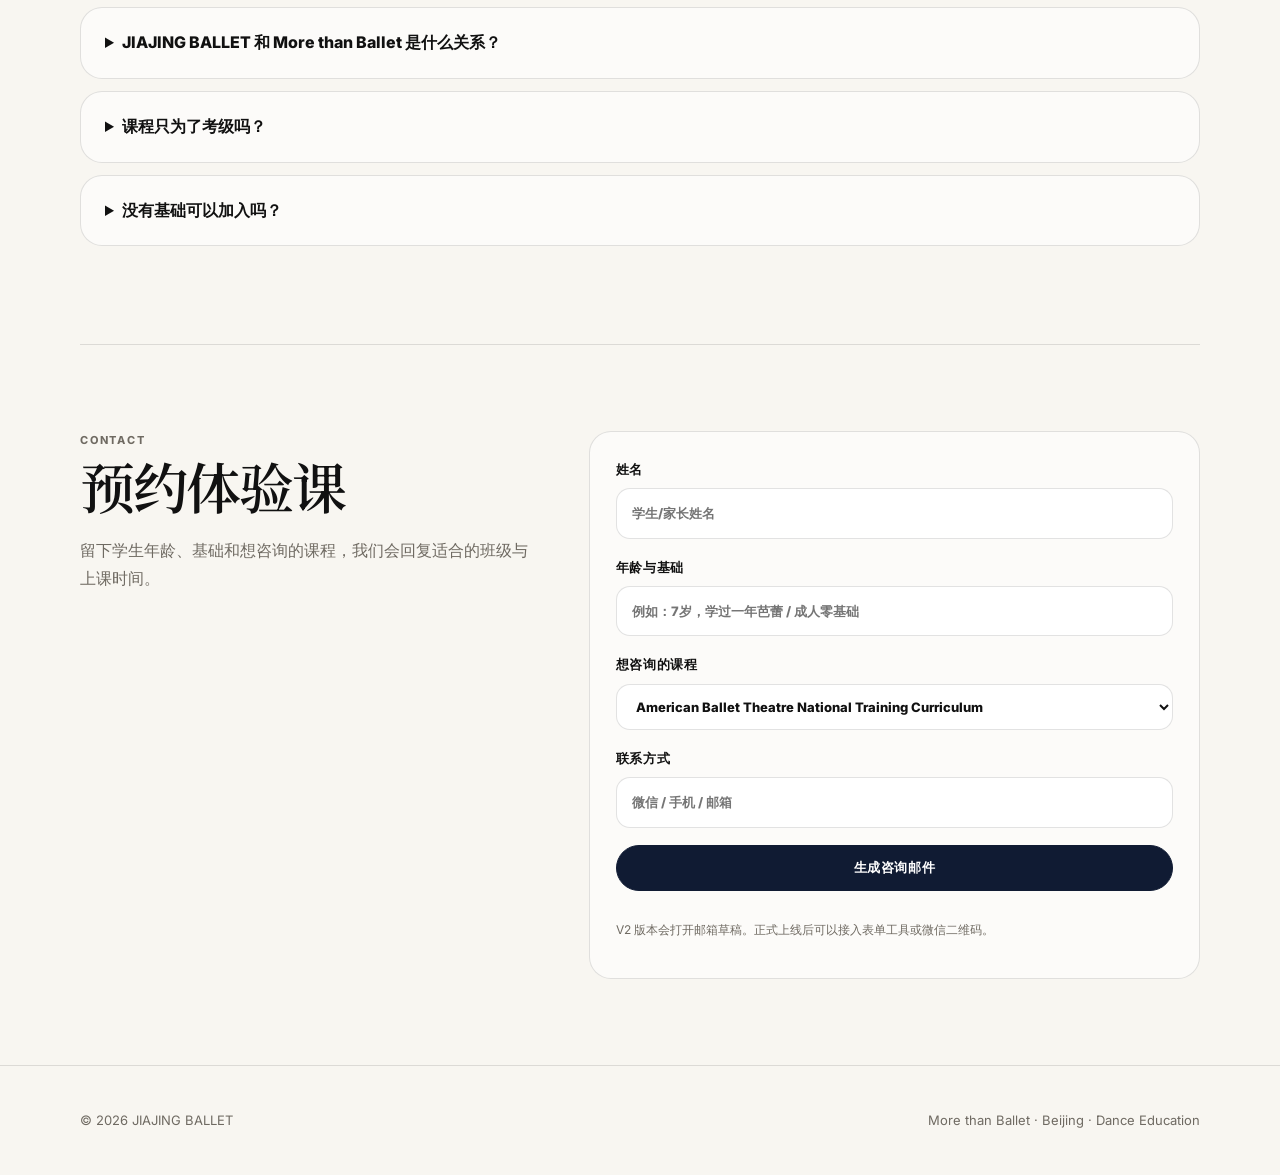
==== commit 1738537f: "Add files via upload" ====
--- a/index.html
+++ b/index.html
@@ -25,6 +25,7 @@
       <a href="#about">About</a>
       <a href="#programs">Programs</a>
       <a href="#faculty">Faculty</a>
+      <a href="#growth">Growth</a>
       <a href="#enrollment">Enrollment</a>
       <a href="#contact">Contact</a>
     </nav>
@@ -130,18 +131,80 @@
       <div class="section-heading">
         <div>
           <p class="eyebrow">Faculty</p>
-          <h2>教师与资质</h2>
-        </div>
-      </div>
-      <div class="faculty-card">
-        <img class="faculty-portrait" src="assets/jiayue-guo-portrait.jpg" alt="Jiayue Guo portrait" />
-        <div>
-          <h3>Jiayue Guo</h3>
-          <p class="role">Founder of JIAJING BALLET · Dance Educator · Interpreter</p>
-          <p>Jiayue Guo holds a B.A. in Dance Performance &amp; Choreography from Towson University and an M.A. in Dance Education with an ABT track from New York University. She is the founder of Jiajing Dance Institute / JIAJING BALLET, an American Ballet Theatre National Training Curriculum Certified Teacher, a Rambert Grades registered teacher, and a 2026 ABT Affiliate Teacher.</p>
-          <p>Her teaching practice brings together classical ballet training, dancer wellness, dance literacy, creative expression and cross-cultural arts education. She has successfully presented students for American Ballet Theatre Student Examinations and continues to build a thoughtful, rigorous and child-centered ballet pathway for young dancers in China.</p>
-          <p>Alongside her work as a dance educator, Jiayue is also an interpreter for the Creative Dance module of the German Orff Association China Level Certification Program, helping connect international dance education resources, training systems and artistic ideas with Chinese-speaking students, families and teachers.</p>
-        </div>
+          <h2>Teaching Team</h2>
+        </div>
+        <p>JIAJING BALLET 的教学团队将以清晰、安全、细致的训练方法，陪伴学生在技术、音乐性、表达与身体理解中长期成长。</p>
+      </div>
+
+      <div class="teaching-team">
+        <article class="teacher-card">
+          <img class="teacher-portrait" src="assets/jiayue-guo-portrait.jpg" alt="Jiayue Guo portrait" />
+          <div class="teacher-info">
+            <p class="tag">Founder · Dance Educator</p>
+            <h3>Jiayue Guo</h3>
+            <p>Jiayue is the founder of JIAJING BALLET. Her teaching brings together classical ballet training, dancer wellness, dance literacy, creative expression and cross-cultural arts education. She works with young dancers through a thoughtful, rigorous and child-centered approach.</p>
+            <div class="credential-list" aria-label="Jiayue Guo credentials">
+              <span>NYU M.A. Dance Education</span>
+              <span>ABT NTC Certified Teacher</span>
+              <span>2026 ABT Affiliate Teacher</span>
+              <span>Rambert Grades Registered Teacher</span>
+              <span>German Orff Association China · Creative Dance Interpreter</span>
+            </div>
+          </div>
+        </article>
+
+        <article class="teacher-card teacher-placeholder">
+          <div class="teacher-placeholder-mark">YT</div>
+          <div class="teacher-info">
+            <p class="tag">Ballet Faculty · Technique &amp; Repertoire</p>
+            <h3>Yubo Tang</h3>
+            <p>Faculty profile to be added. This space is reserved for future teaching team information, including ballet technique, repertoire coaching and class collaboration.</p>
+            <div class="credential-list">
+              <span>Bio coming soon</span>
+              <span>Teaching focus to be added</span>
+            </div>
+          </div>
+        </article>
+      </div>
+    </section>
+
+    <section id="growth" class="growth-showcase section-shell">
+      <div class="section-heading">
+        <div>
+          <p class="eyebrow">Student Growth</p>
+          <h2>学生成长记录</h2>
+        </div>
+        <p>记录课堂里的专注、合作、表达与一点点看得见的成长。后续也可以继续加入阶段反馈、考级记录与成长前后对比。</p>
+      </div>
+      <div class="growth-gallery">
+        <figure class="growth-card portrait">
+          <img src="assets/student-growth-7.jpg" alt="JIAJING BALLET student jumping in class" />
+          <figcaption>Photo: Jay样纪实</figcaption>
+        </figure>
+        <figure class="growth-card wide">
+          <img src="assets/student-growth-2.jpg" alt="JIAJING BALLET students posing in class" />
+          <figcaption>Photo: Jay样纪实</figcaption>
+        </figure>
+        <figure class="growth-card">
+          <img src="assets/student-growth-3.jpg" alt="JIAJING BALLET students holding hands in a circle" />
+          <figcaption>Photo: Jay样纪实</figcaption>
+        </figure>
+        <figure class="growth-card portrait">
+          <img src="assets/student-growth-4.jpg" alt="JIAJING BALLET student practicing port de bras" />
+          <figcaption>Photo: Jay样纪实</figcaption>
+        </figure>
+        <figure class="growth-card">
+          <img src="assets/student-growth-5.jpg" alt="JIAJING BALLET students dancing together" />
+          <figcaption>Photo: Jay样纪实</figcaption>
+        </figure>
+        <figure class="growth-card">
+          <img src="assets/student-growth-6.jpg" alt="JIAJING BALLET students moving together" />
+          <figcaption>Photo: Jay样纪实</figcaption>
+        </figure>
+        <figure class="growth-card wide">
+          <img src="assets/student-growth-1.jpg" alt="JIAJING BALLET students in floor exercise" />
+          <figcaption>Photo: Jay样纪实</figcaption>
+        </figure>
       </div>
     </section>
 
@@ -175,6 +238,12 @@
           <h2>常见问题</h2>
         </div>
       </div>
+      <details open>
+        <summary>孩子几岁可以开始学芭蕾？</summary>
+        <p>我们认为，孩子可以很早接触舞蹈，但不应该过早进入成人化、技巧化的训练。对于小年龄段的孩子，芭蕾启蒙的重点不是“站得多开、腿抬得多高、动作做得多像”，而是帮助孩子在安全、适龄的课堂里，逐渐建立身体意识、节奏感、协调性、空间感、专注力与表达欲。</p>
+        <p>这也和 ABT National Training Curriculum 的价值观一致：训练应当符合孩子的身心发展阶段，先保护身体，再建立技术。我们希望孩子从一开始就知道，芭蕾不是被不断纠正到“标准”，而是在清晰的规则里理解身体、听见音乐、感受自己，也学会用动作表达。</p>
+        <p>因此，小年龄段的课程会更重视音乐游戏、方向与空间、基础动作词汇、课堂习惯、想象力和合作能力。我们想培养的不是只会模仿动作的孩子，而是会思考、会感受、会表达、会创造的孩子。</p>
+      </details>
       <details>
         <summary>JIAJING BALLET 和 More than Ballet 是什么关系？</summary>
         <p>JIAJING BALLET 是工作室名称。More than Ballet 是公众号名称，也是一句核心理念：我们相信芭蕾不止是技巧训练，也关乎创造力、表达、身体理解和长期成长。</p>
--- a/styles.css
+++ b/styles.css
@@ -279,6 +279,7 @@
 .about,
 .programs,
 .faculty,
+.growth-showcase,
 .schedule,
 .faq,
 .contact,
@@ -324,7 +325,7 @@
 .mission-block p:not(.label),
 .section-heading > p,
 .visual-copy p,
-.faculty-card p,
+.teacher-info p,
 .faq p,
 .contact p,
 .detail-intro p,
@@ -435,19 +436,67 @@
 
 .program-card-body .text-link { margin-top: auto; padding-top: 24px; }
 
-.faculty-card {
-  display: grid;
-  grid-template-columns: 290px 1fr;
-  gap: 34px;
-  padding: 28px;
-}
-
-.faculty-portrait {
-  width: 100%;
-  height: 340px;
+.teaching-team {
+  display: grid;
+  grid-template-columns: repeat(2, 1fr);
+  gap: 18px;
+}
+
+.teacher-card {
+  display: grid;
+  grid-template-columns: 180px 1fr;
+  gap: 24px;
+  padding: 24px;
+  border: 1px solid var(--line);
+  border-radius: var(--radius-lg);
+  background: rgba(255, 255, 255, 0.58);
+}
+
+.teacher-portrait {
+  width: 100%;
+  height: 240px;
   object-fit: cover;
   object-position: center top;
   border-radius: var(--radius-md);
+}
+
+.teacher-info p {
+  color: var(--muted);
+}
+
+.teacher-placeholder-mark {
+  display: grid;
+  place-items: center;
+  width: 100%;
+  height: 240px;
+  border-radius: var(--radius-md);
+  background: linear-gradient(135deg, var(--deep-navy), var(--soft-navy));
+  color: var(--white);
+  font-family: "Cormorant Garamond", serif;
+  font-size: 54px;
+  font-weight: 600;
+  letter-spacing: -0.04em;
+}
+
+.credential-list {
+  display: flex;
+  flex-wrap: wrap;
+  gap: 8px;
+  margin-top: 18px;
+}
+
+.credential-list span {
+  display: inline-flex;
+  align-items: center;
+  min-height: 30px;
+  padding: 6px 10px;
+  border: 1px solid var(--line);
+  border-radius: 999px;
+  background: var(--sand);
+  color: var(--navy);
+  font-size: 11px;
+  font-weight: 750;
+  letter-spacing: 0.03em;
 }
 
 .schedule-list { overflow: hidden; }
@@ -523,26 +572,26 @@
 
 .page-hero {
   display: grid;
-  grid-template-columns: 0.9fr 1.1fr;
-  gap: 48px;
+  grid-template-columns: 0.86fr 1.04fr;
+  gap: 38px;
   align-items: center;
-  padding: 76px 0 86px;
-  min-height: 560px;
+  padding: 64px 0 78px;
+  min-height: 500px;
 }
 
 .page-hero img {
   width: 100%;
-  height: 420px;
+  height: 360px;
   object-fit: cover;
   object-position: center center;
   border-radius: var(--radius-xl);
   box-shadow: var(--shadow);
 }
 
-.page-hero h1 { font-size: clamp(38px, 5.3vw, 66px); }
+.page-hero h1 { font-size: clamp(34px, 4.7vw, 58px); }
 
 .page-hero .hero-subtitle {
-  font-size: clamp(21px, 2.3vw, 29px);
+  font-size: clamp(19px, 2vw, 25px);
   max-width: 620px;
   margin-top: 20px;
 }
@@ -668,11 +717,13 @@
   .hero-content,
   .about,
   .contact,
-  .faculty-card,
+  .teaching-team,
+  .teacher-card,
   .page-hero,
   .detail-grid,
   .detail-grid.three,
-  .rambert-gallery {
+  .rambert-gallery,
+  .growth-gallery {
     grid-template-columns: 1fr;
   }
 
@@ -698,7 +749,8 @@
   }
 
   .about-grid,
-  .program-grid.two-only {
+  .program-grid.two-only,
+  .growth-gallery {
     grid-template-columns: 1fr 1fr;
   }
 
@@ -721,6 +773,7 @@
   .about,
   .programs,
   .faculty,
+  .growth-showcase,
   .schedule,
   .faq,
   .contact,
@@ -747,7 +800,8 @@
   }
 
   .about-grid,
-  .program-grid.two-only {
+  .program-grid.two-only,
+  .growth-gallery {
     grid-template-columns: 1fr;
   }
 
@@ -755,7 +809,7 @@
 
   .rambert-gallery img { height: 260px; }
 
-  .faculty-card,
+  .teacher-card,
   .contact-form,
   .detail-grid article,
   .about-grid article {
@@ -766,3 +820,486 @@
     flex-direction: column;
   }
 }
+
+
+/* ABT detail page expansion */
+.page-hero-body {
+  max-width: 620px;
+  margin: 22px 0 0;
+  color: var(--muted);
+  font-size: 15.5px;
+}
+
+.abt-page-hero img {
+  object-position: center center;
+}
+
+.detail-intro.wide {
+  max-width: 920px;
+}
+
+.detail-intro h2 {
+  margin-bottom: 18px;
+}
+
+.abt-principles article .number {
+  display: block;
+  margin-bottom: 28px;
+}
+
+.pathway-grid {
+  display: grid;
+  grid-template-columns: repeat(3, 1fr);
+  gap: 16px;
+}
+
+.pathway-grid article,
+.detail-card-list article,
+.feature-list div {
+  border: 1px solid var(--line);
+  border-radius: var(--radius-lg);
+  background: rgba(255, 255, 255, 0.58);
+}
+
+.pathway-grid article {
+  padding: 28px;
+}
+
+.pathway-grid article h3 {
+  margin: 10px 0 16px;
+}
+
+.split-section {
+  display: grid;
+  grid-template-columns: 0.82fr 1.18fr;
+  gap: 44px;
+  align-items: start;
+}
+
+.split-section.reverse {
+  grid-template-columns: 1fr 1.1fr;
+}
+
+.split-section p {
+  color: var(--muted);
+}
+
+.feature-list {
+  display: grid;
+  gap: 12px;
+}
+
+.feature-list div {
+  display: grid;
+  grid-template-columns: 220px 1fr;
+  gap: 18px;
+  padding: 18px 20px;
+}
+
+.feature-list strong {
+  color: var(--ink);
+}
+
+.feature-list span {
+  color: var(--muted);
+}
+
+.program-gallery {
+  display: grid;
+  grid-template-columns: repeat(3, 1fr);
+  gap: 16px;
+}
+
+.program-gallery figure {
+  margin: 0;
+  overflow: hidden;
+  border: 1px solid var(--line);
+  border-radius: var(--radius-lg);
+  background: var(--white);
+}
+
+.program-gallery img {
+  width: 100%;
+  height: 245px;
+  object-fit: cover;
+  object-position: center center;
+}
+
+.program-gallery figcaption {
+  padding: 12px 14px 14px;
+  color: var(--muted);
+  font-size: 11px;
+  line-height: 1.45;
+}
+
+.detail-card-list {
+  display: grid;
+  grid-template-columns: 1fr 1fr;
+  gap: 16px;
+}
+
+.detail-card-list article {
+  padding: 26px;
+}
+
+.detail-card-list ul {
+  margin: 18px 0 0;
+  padding-left: 18px;
+  color: var(--muted);
+}
+
+.detail-grid.four {
+  grid-template-columns: repeat(4, 1fr);
+}
+
+.compact-top {
+  padding-top: 0;
+  border-top: 0;
+}
+
+@media (max-width: 900px) {
+  .pathway-grid,
+  .program-gallery,
+  .detail-grid.four,
+  .detail-card-list,
+  .split-section,
+  .split-section.reverse {
+    grid-template-columns: 1fr;
+  }
+
+  .feature-list div {
+    grid-template-columns: 1fr;
+    gap: 6px;
+  }
+}
+
+
+.growth-showcase .section-heading {
+  align-items: end;
+}
+
+.growth-gallery {
+  display: grid;
+  grid-template-columns: repeat(3, 1fr);
+  gap: 16px;
+}
+
+.growth-card {
+  position: relative;
+  display: grid;
+  place-items: center;
+  margin: 0;
+  overflow: hidden;
+  border: 1px solid var(--line);
+  border-radius: var(--radius-lg);
+  background: var(--white);
+}
+
+.growth-card img {
+  width: 100%;
+  height: 300px;
+  object-fit: contain;
+  object-position: center center;
+  background: var(--white);
+}
+
+.growth-card.portrait img {
+  height: 400px;
+}
+
+.growth-card.wide {
+  grid-column: span 2;
+}
+
+.growth-card.wide img {
+  height: 320px;
+}
+
+.growth-card figcaption {
+  position: absolute;
+  top: 14px;
+  left: 14px;
+  padding: 5px 11px;
+  border-radius: 0;
+  background: rgba(17, 17, 17, 0.62);
+  color: var(--white);
+  font-size: 12px;
+  line-height: 1.2;
+  letter-spacing: 0.02em;
+}
+
+.abt-principles article h3 span {
+  display: block;
+  margin-top: 8px;
+  color: var(--muted);
+  font-family: "Inter", "PingFang SC", "Microsoft YaHei", sans-serif;
+  font-size: 15px;
+  font-weight: 700;
+  letter-spacing: 0.02em;
+}
+
+.abt-page-hero .hero-subtitle {
+  max-width: 560px;
+}
+
+.abt-page-hero .page-hero-body {
+  max-width: 540px;
+}
+
+@media (max-width: 900px) {
+  .growth-card.wide { grid-column: span 1; }
+  .growth-card img, .growth-card.portrait img, .growth-card.wide img { height: 320px; }
+}
+
+@media (max-width: 520px) {
+  .growth-card img, .growth-card.portrait img, .growth-card.wide img { height: 250px; }
+  .abt-principles article h3 span { font-size: 14px; }
+}
+
+@media (max-width: 900px) {
+  .teaching-team,
+  .teacher-card {
+    grid-template-columns: 1fr;
+  }
+
+  .teacher-portrait,
+  .teacher-placeholder-mark {
+    height: 320px;
+  }
+
+  .teacher-placeholder {
+    display: none;
+  }
+}
+
+@media (max-width: 520px) {
+  .growth-card img,
+  .growth-card.portrait img,
+  .growth-card.wide img {
+    height: auto;
+    max-height: none;
+  }
+
+  .growth-card figcaption {
+    top: 10px;
+    left: 10px;
+    font-size: 11px;
+  }
+
+  .teacher-portrait,
+  .teacher-placeholder-mark {
+    height: 280px;
+  }
+}
+
+
+/* V16: student growth photos without white padding */
+.growth-card {
+  display: block;
+  background: transparent;
+  line-height: 0;
+}
+
+.growth-card img,
+.growth-card.portrait img,
+.growth-card.wide img {
+  width: 100%;
+  height: auto;
+  max-height: none;
+  object-fit: initial;
+  object-position: initial;
+  background: transparent;
+}
+
+.growth-card figcaption {
+  top: 14px;
+  left: 14px;
+  z-index: 2;
+  line-height: 1.2;
+}
+
+@media (max-width: 520px) {
+  .growth-card figcaption {
+    top: 10px;
+    left: 10px;
+  }
+}
+
+
+/* V17 refinements */
+.abt-page-hero h1 {
+  font-size: clamp(3.4rem, 6.1vw, 5.9rem);
+  line-height: 0.94;
+}
+
+.abt-page-hero img {
+  max-height: 540px;
+  object-fit: cover;
+}
+
+.student-credit-gallery figure {
+  position: relative;
+  overflow: hidden;
+  border-radius: var(--radius-lg);
+  border: 1px solid var(--line);
+  background: var(--white);
+}
+
+.student-credit-gallery img {
+  width: 100%;
+  height: 100%;
+  object-fit: cover;
+  display: block;
+}
+
+.student-credit-gallery figure.tall {
+  grid-row: span 2;
+}
+
+.student-credit-gallery figcaption {
+  position: absolute;
+  top: 14px;
+  left: 14px;
+  z-index: 2;
+  padding: 5px 11px;
+  background: rgba(17, 17, 17, 0.62);
+  color: var(--white);
+  font-size: 12px;
+  line-height: 1.2;
+}
+
+.studio-gallery {
+  grid-template-columns: 1.05fr 1fr 1fr;
+  grid-auto-rows: 240px;
+}
+
+@media (max-width: 900px) {
+  .studio-gallery {
+    grid-template-columns: 1fr 1fr;
+    grid-auto-rows: 220px;
+  }
+  .student-credit-gallery figure.tall {
+    grid-row: span 1;
+  }
+}
+
+@media (max-width: 640px) {
+  .studio-gallery {
+    grid-template-columns: 1fr;
+    grid-auto-rows: auto;
+  }
+  .student-credit-gallery figure.tall,
+  .student-credit-gallery figure {
+    grid-row: span 1;
+  }
+  .student-credit-gallery img {
+    height: auto;
+  }
+}
+
+
+/* V18 Rambert detail page expansion */
+.rambert-page-hero h1 {
+  font-size: clamp(4.2rem, 8vw, 8rem);
+}
+
+.rambert-page-hero .hero-subtitle,
+.rambert-page-hero .page-hero-body {
+  max-width: 560px;
+}
+
+.hero-credit-image,
+.feature-image {
+  position: relative;
+  margin: 0;
+  overflow: hidden;
+  border-radius: var(--radius-xl);
+  box-shadow: var(--shadow);
+  background: var(--white);
+}
+
+.hero-credit-image img,
+.feature-image img {
+  width: 100%;
+  height: 430px;
+  object-fit: cover;
+  object-position: center center;
+}
+
+.hero-credit-image figcaption,
+.feature-image figcaption {
+  position: absolute;
+  top: 14px;
+  left: 14px;
+  padding: 5px 11px;
+  background: rgba(17, 17, 17, 0.62);
+  color: var(--white);
+  font-size: 12px;
+  line-height: 1.2;
+}
+
+.rambert-strands article h3 span {
+  display: block;
+  margin-top: 8px;
+  color: var(--muted);
+  font-family: "Inter", "PingFang SC", "Microsoft YaHei", sans-serif;
+  font-size: 15px;
+  font-weight: 700;
+  letter-spacing: 0.02em;
+}
+
+.rambert-feature-gallery {
+  grid-template-columns: 1.05fr 1fr 1fr;
+  grid-auto-rows: 245px;
+}
+
+.rambert-feature-gallery figure.tall {
+  grid-row: span 2;
+}
+
+.detail-card-list.single-column {
+  grid-template-columns: 1fr;
+}
+
+@media (max-width: 900px) {
+  .rambert-feature-gallery {
+    grid-template-columns: 1fr 1fr;
+    grid-auto-rows: 230px;
+  }
+
+  .rambert-feature-gallery figure.tall {
+    grid-row: span 1;
+  }
+
+  .hero-credit-image img,
+  .feature-image img {
+    height: 360px;
+  }
+}
+
+@media (max-width: 640px) {
+  .rambert-feature-gallery {
+    grid-template-columns: 1fr;
+    grid-auto-rows: auto;
+  }
+
+  .rambert-feature-gallery img,
+  .hero-credit-image img,
+  .feature-image img {
+    height: auto;
+  }
+
+  .rambert-page-hero h1 {
+    font-size: clamp(4rem, 18vw, 6rem);
+  }
+}
+
+
+/* V19 FAQ refinement */
+.faq details[open] {
+  background: var(--sand);
+}
+
+.faq details p + p {
+  margin-top: 12px;
+}
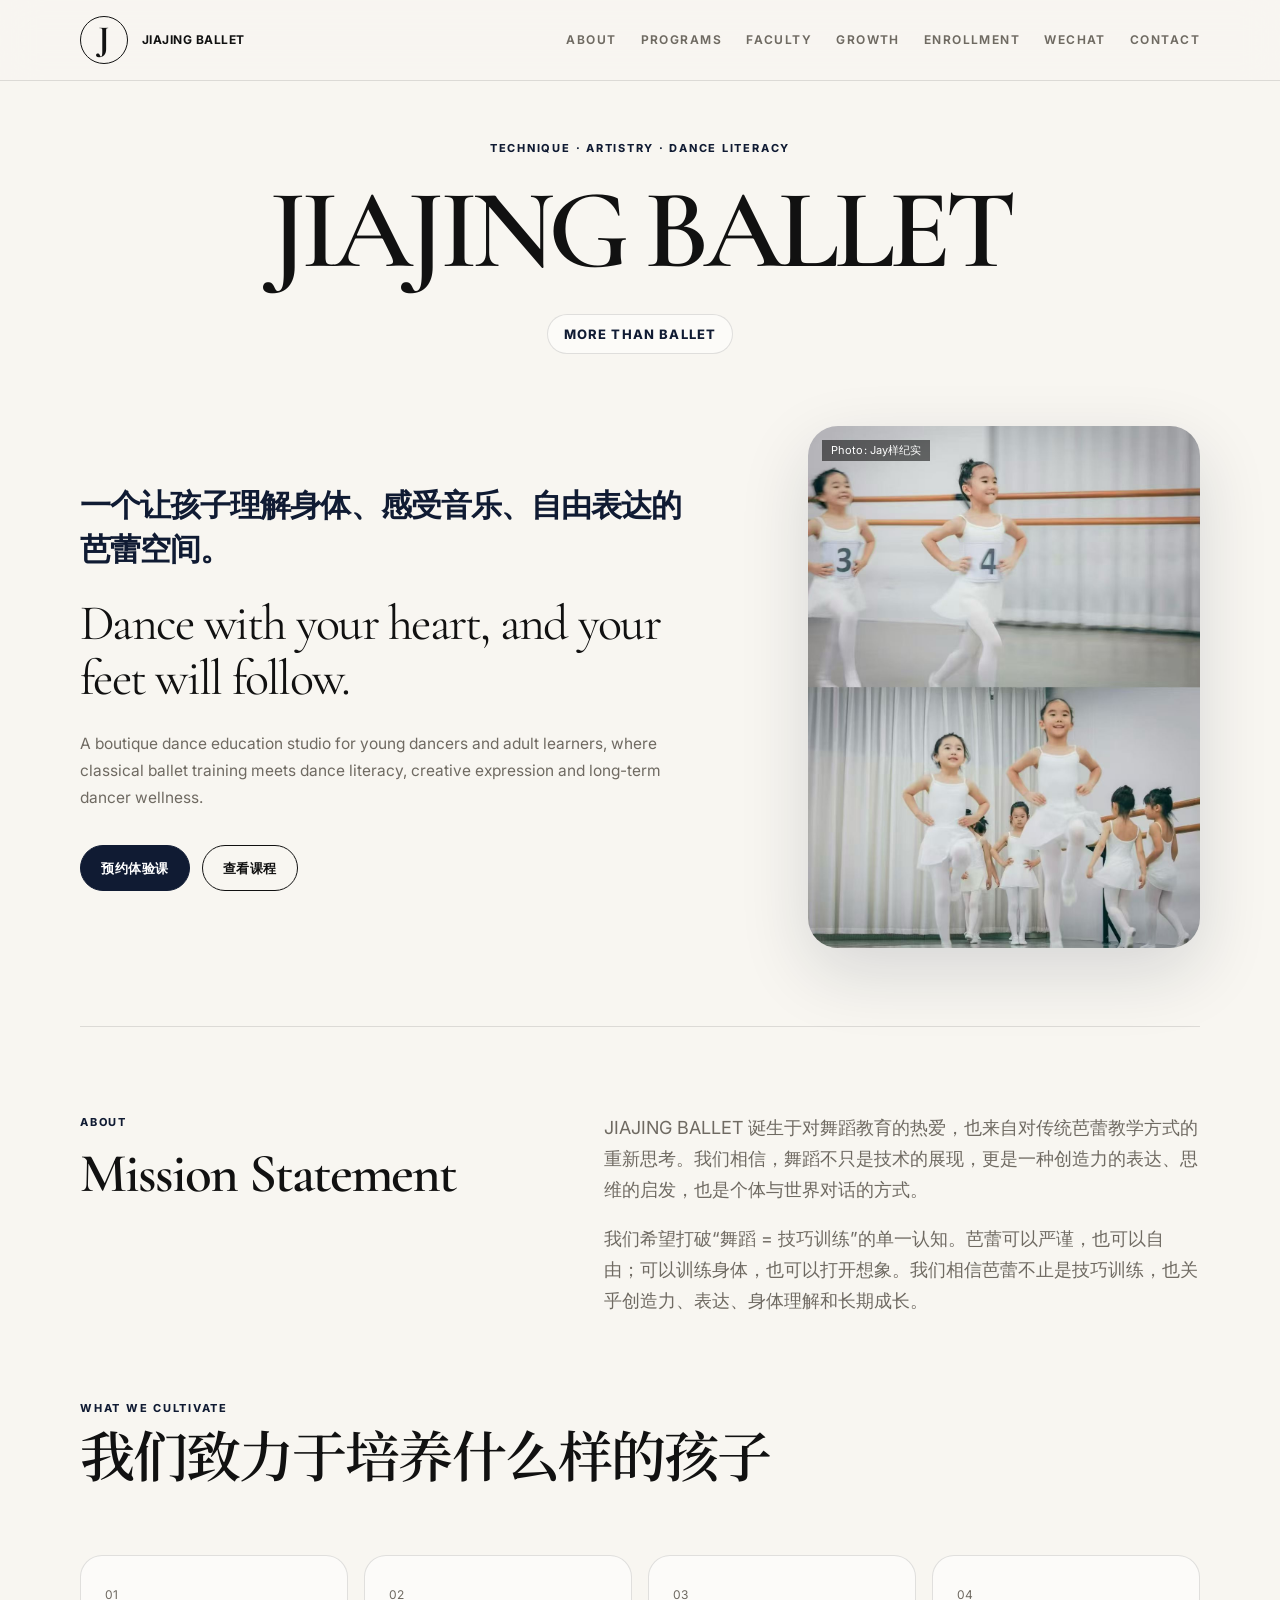
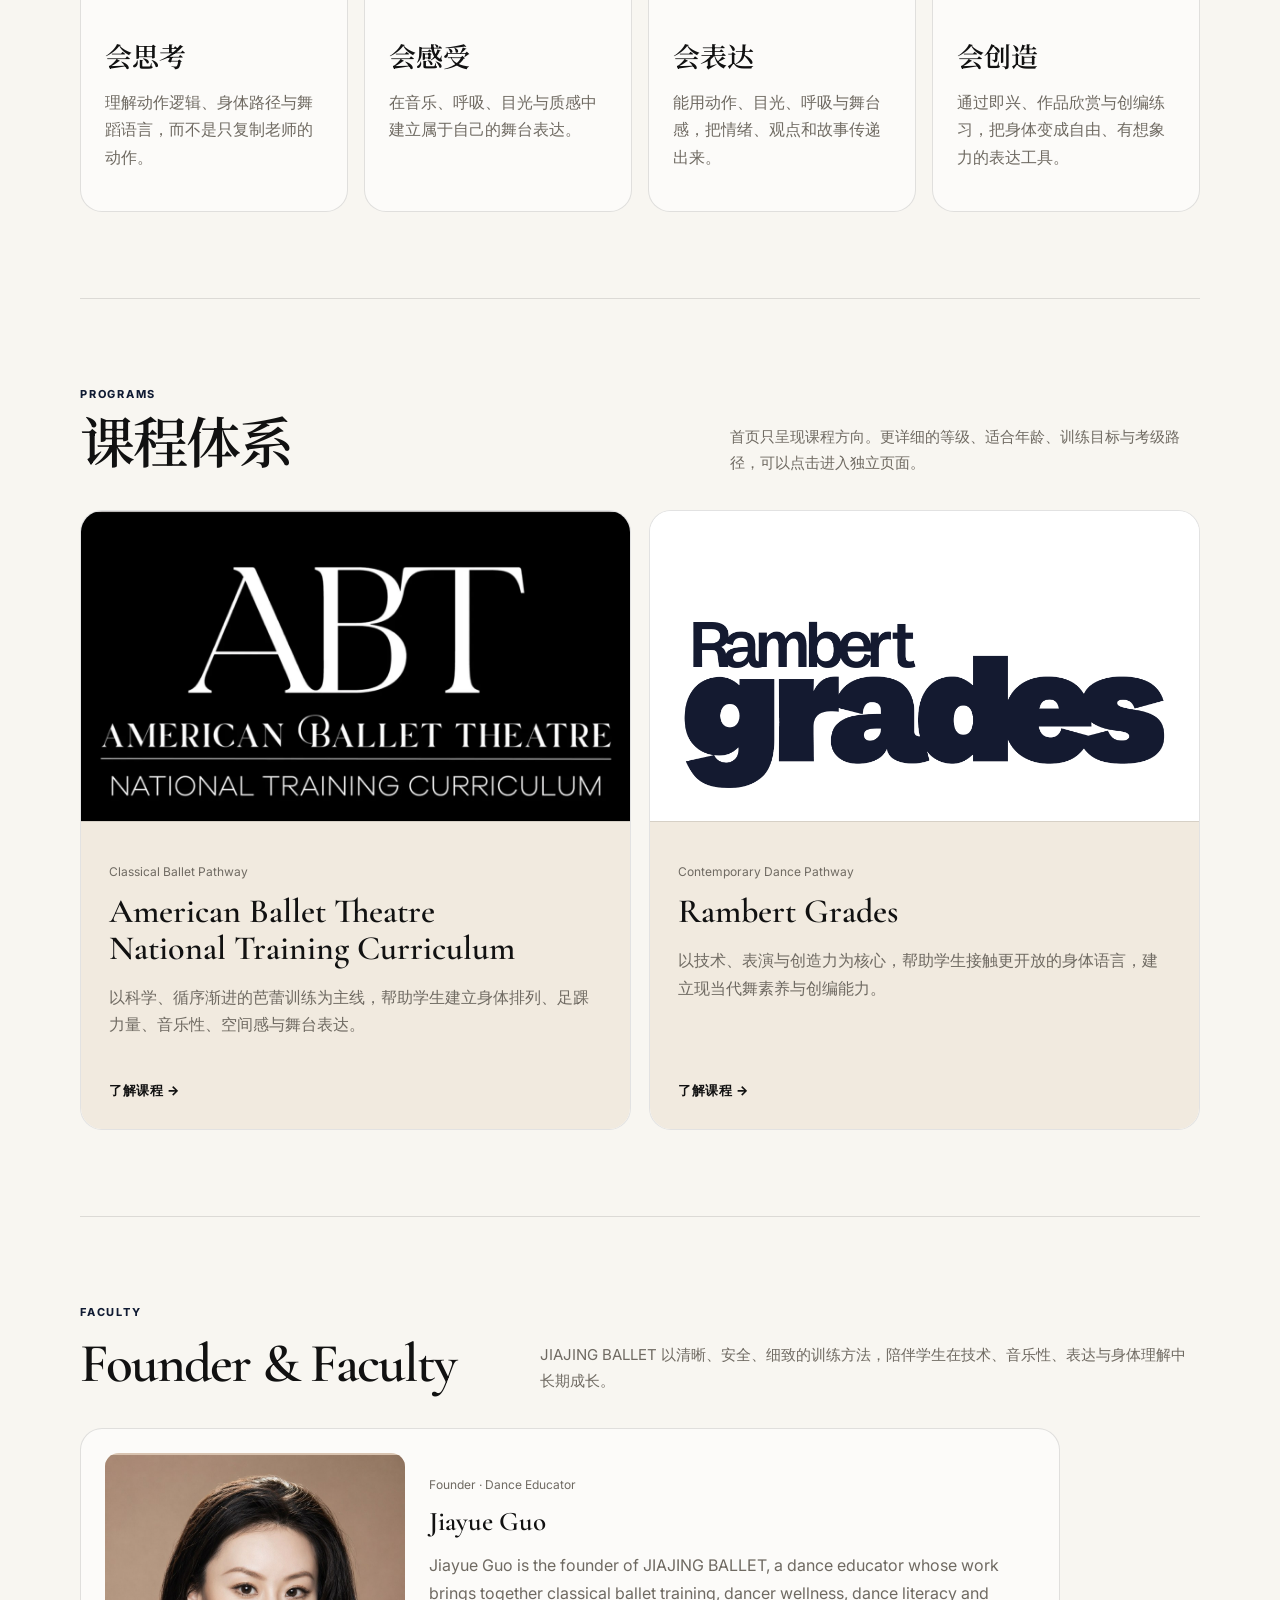
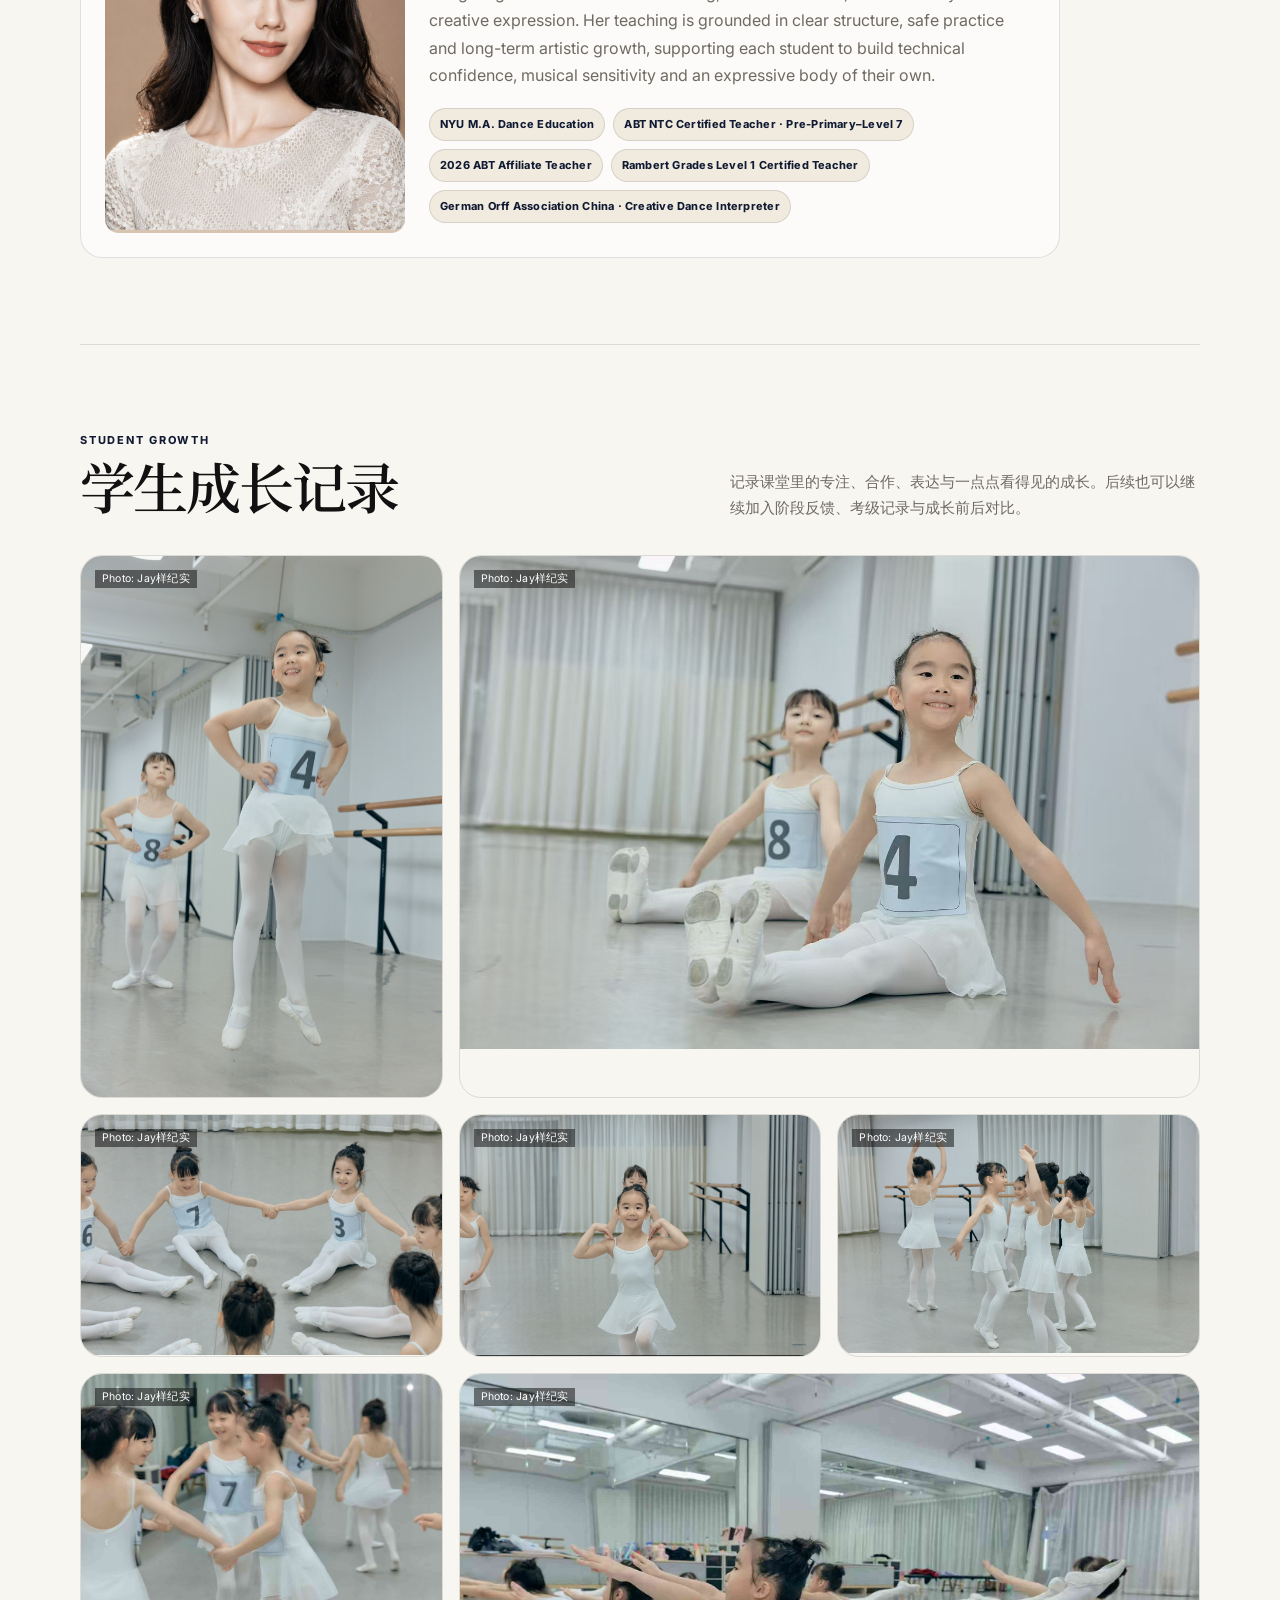
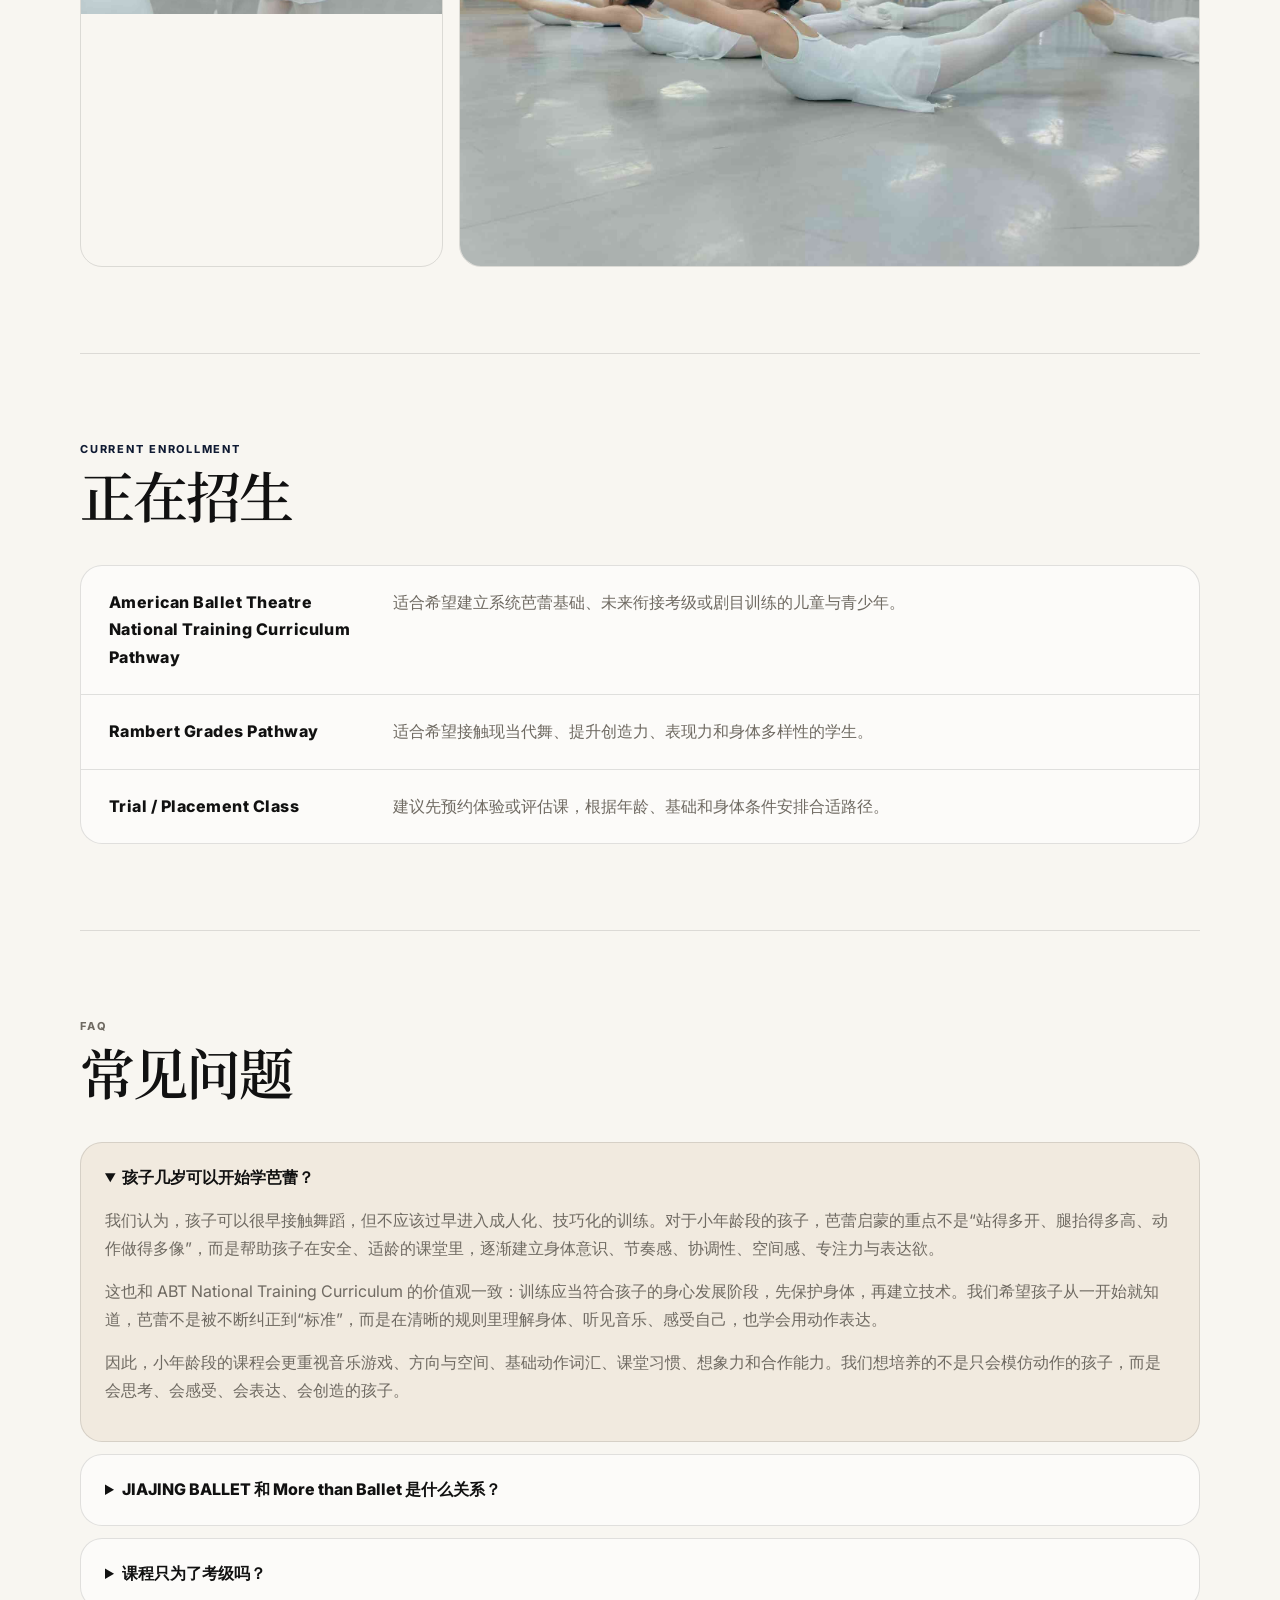
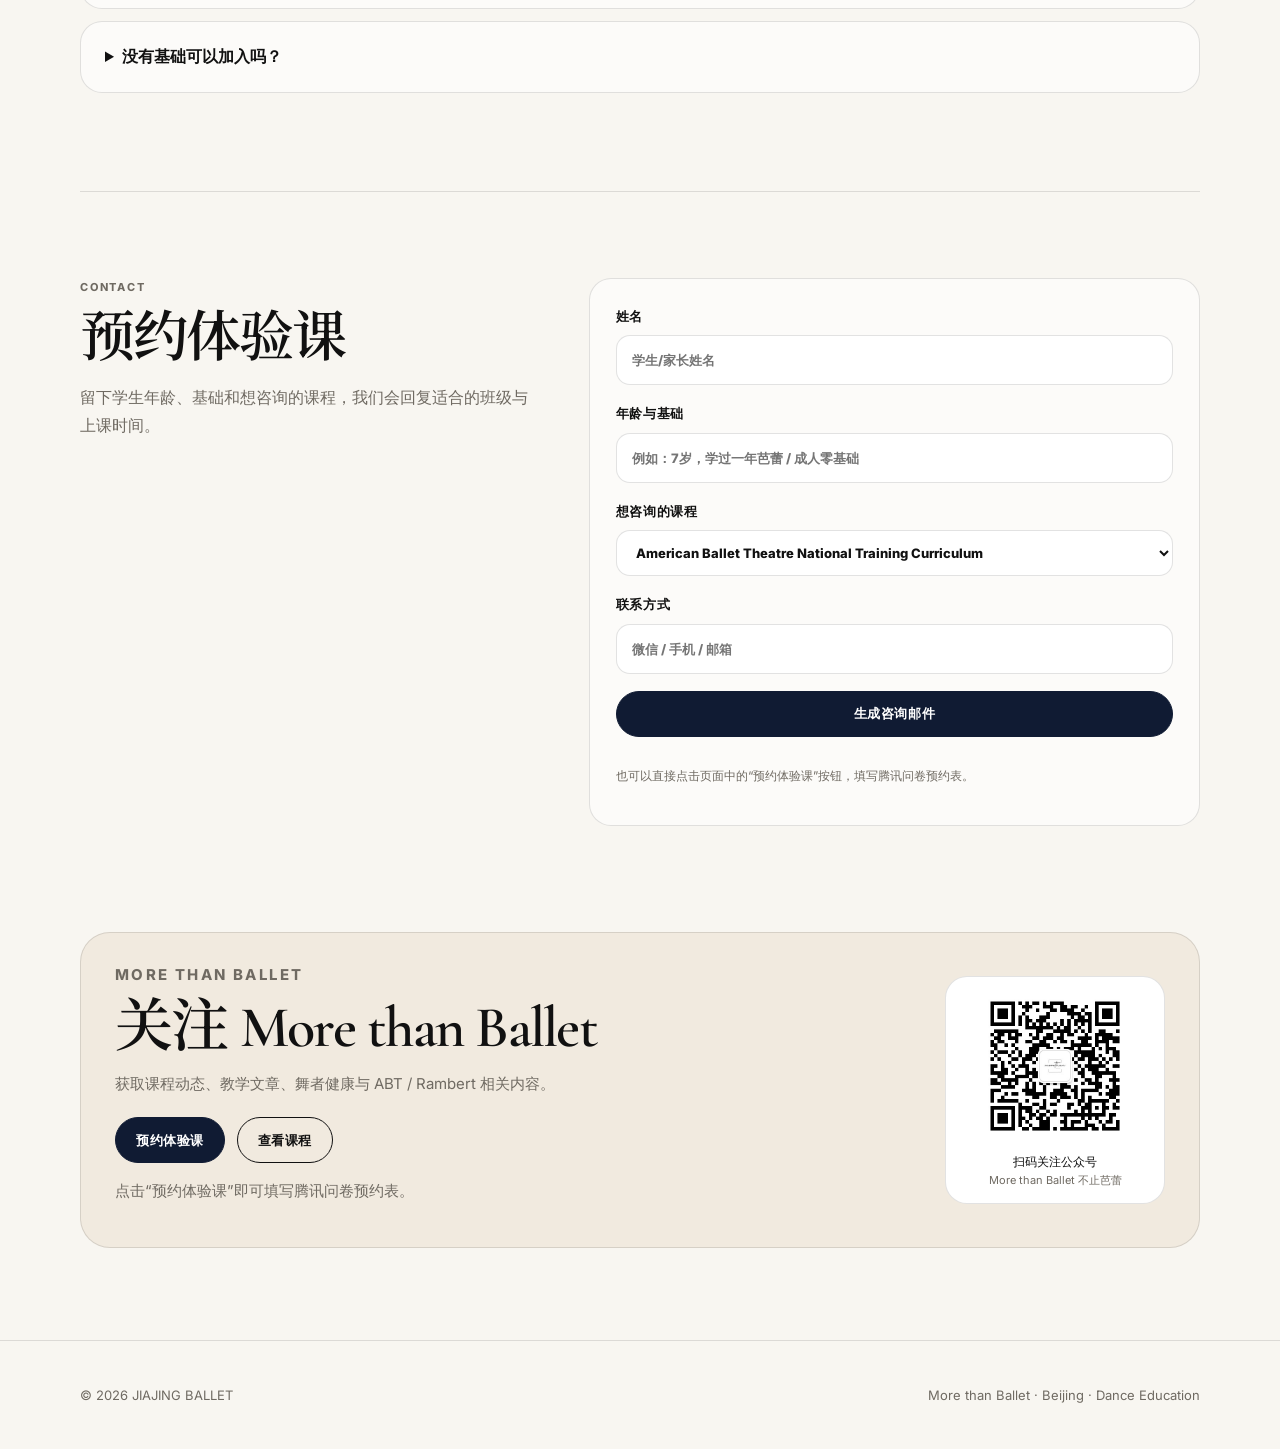
==== commit cf201cc0: "Add files via upload" ====
--- a/index.html
+++ b/index.html
@@ -8,12 +8,12 @@
   <link rel="preconnect" href="https://fonts.googleapis.com">
   <link rel="preconnect" href="https://fonts.gstatic.com" crossorigin>
   <link href="https://fonts.googleapis.com/css2?family=Cormorant+Garamond:wght@500;600;700&family=Inter:wght@400;500;600;700&family=Noto+Serif+SC:wght@500;600;700&display=swap" rel="stylesheet">
-  <link rel="stylesheet" href="styles.css" />
+  <link rel="stylesheet" href="styles.css?v=25" />
 </head>
 <body>
   <header class="site-header">
     <a class="logo" href="#hero" aria-label="JIAJING BALLET Home">
-      <span class="logo-mark">JB</span>
+      <span class="logo-mark">J</span>
       <span class="logo-text">JIAJING BALLET</span>
     </a>
 
@@ -27,6 +27,7 @@
       <a href="#faculty">Faculty</a>
       <a href="#growth">Growth</a>
       <a href="#enrollment">Enrollment</a>
+      <a href="#wechat">WeChat</a>
       <a href="#contact">Contact</a>
     </nav>
   </header>
@@ -45,12 +46,15 @@
           <p class="hero-subtitle">Dance with your heart, and your feet will follow.</p>
           <p class="hero-body">A boutique dance education studio for young dancers and adult learners, where classical ballet training meets dance literacy, creative expression and long-term dancer wellness.</p>
           <div class="hero-actions">
-            <a class="button primary" href="#contact">预约体验课</a>
+            <a class="button primary" href="https://wj.qq.com/s2/27266139/0309/" target="_blank" rel="noopener">预约体验课</a>
             <a class="button ghost" href="#programs">查看课程</a>
           </div>
         </div>
         <div class="hero-visual" aria-label="芭蕾课堂视觉图">
-          <img src="assets/hero-class-movement.jpeg" alt="JIAJING BALLET students in ballet class" class="hero-image" />
+          <figure class="hero-image-wrap">
+            <img src="assets/hero-class-movement.jpeg" alt="JIAJING BALLET students in ballet class" class="hero-image" />
+            <figcaption>Photo: Jay样纪实</figcaption>
+          </figure>
         </div>
       </div>
     </section>
@@ -131,37 +135,24 @@
       <div class="section-heading">
         <div>
           <p class="eyebrow">Faculty</p>
-          <h2>Teaching Team</h2>
-        </div>
-        <p>JIAJING BALLET 的教学团队将以清晰、安全、细致的训练方法，陪伴学生在技术、音乐性、表达与身体理解中长期成长。</p>
-      </div>
-
-      <div class="teaching-team">
-        <article class="teacher-card">
+          <h2>Founder &amp; Faculty</h2>
+        </div>
+        <p>JIAJING BALLET 以清晰、安全、细致的训练方法，陪伴学生在技术、音乐性、表达与身体理解中长期成长。</p>
+      </div>
+
+      <div class="teaching-team single">
+        <article class="teacher-card founder-card">
           <img class="teacher-portrait" src="assets/jiayue-guo-portrait.jpg" alt="Jiayue Guo portrait" />
           <div class="teacher-info">
             <p class="tag">Founder · Dance Educator</p>
             <h3>Jiayue Guo</h3>
-            <p>Jiayue is the founder of JIAJING BALLET. Her teaching brings together classical ballet training, dancer wellness, dance literacy, creative expression and cross-cultural arts education. She works with young dancers through a thoughtful, rigorous and child-centered approach.</p>
+            <p>Jiayue Guo is the founder of JIAJING BALLET, a dance educator whose work brings together classical ballet training, dancer wellness, dance literacy and creative expression. Her teaching is grounded in clear structure, safe practice and long-term artistic growth, supporting each student to build technical confidence, musical sensitivity and an expressive body of their own.</p>
             <div class="credential-list" aria-label="Jiayue Guo credentials">
               <span>NYU M.A. Dance Education</span>
-              <span>ABT NTC Certified Teacher</span>
+              <span>ABT NTC Certified Teacher · Pre-Primary–Level 7</span>
               <span>2026 ABT Affiliate Teacher</span>
-              <span>Rambert Grades Registered Teacher</span>
+              <span>Rambert Grades Level 1 Certified Teacher</span>
               <span>German Orff Association China · Creative Dance Interpreter</span>
-            </div>
-          </div>
-        </article>
-
-        <article class="teacher-card teacher-placeholder">
-          <div class="teacher-placeholder-mark">YT</div>
-          <div class="teacher-info">
-            <p class="tag">Ballet Faculty · Technique &amp; Repertoire</p>
-            <h3>Yubo Tang</h3>
-            <p>Faculty profile to be added. This space is reserved for future teaching team information, including ballet technique, repertoire coaching and class collaboration.</p>
-            <div class="credential-list">
-              <span>Bio coming soon</span>
-              <span>Teaching focus to be added</span>
             </div>
           </div>
         </article>
@@ -182,7 +173,7 @@
           <figcaption>Photo: Jay样纪实</figcaption>
         </figure>
         <figure class="growth-card wide">
-          <img src="assets/student-growth-2.jpg" alt="JIAJING BALLET students posing in class" />
+          <img src="assets/student-growth-2.jpg" alt="JIAJING BALLET students sitting in ballet class" />
           <figcaption>Photo: Jay样纪实</figcaption>
         </figure>
         <figure class="growth-card">
@@ -230,8 +221,7 @@
         </div>
       </div>
     </section>
-
-    <section class="faq section-shell">
+<section class="faq section-shell">
       <div class="section-heading">
         <div>
           <p class="eyebrow">FAQ</p>
@@ -286,8 +276,27 @@
           <input type="text" name="contact" placeholder="微信 / 手机 / 邮箱" required />
         </label>
         <button class="button primary" type="submit">生成咨询邮件</button>
-        <p class="form-hint">V2 版本会打开邮箱草稿。正式上线后可以接入表单工具或微信二维码。</p>
+        <p class="form-hint">也可以直接点击页面中的“预约体验课”按钮，填写腾讯问卷预约表。</p>
       </form>
+    </section>
+
+    <section id="wechat" class="wechat-follow section-shell">
+      <div class="wechat-card">
+        <div>
+          <p class="eyebrow">More than Ballet</p>
+          <h2>关注 More than Ballet</h2>
+          <p>获取课程动态、教学文章、舞者健康与 ABT / Rambert 相关内容。</p>
+          <div class="wechat-actions">
+            <a class="button primary" href="https://wj.qq.com/s2/27266139/0309/" target="_blank" rel="noopener">预约体验课</a>
+            <a class="button secondary" href="#programs">查看课程</a>
+          </div>
+          <p class="tiny-note">点击“预约体验课”即可填写腾讯问卷预约表。</p>
+        </div>
+        <figure class="qr-card">
+          <img src="assets/more-than-ballet-qr.jpeg" alt="More than Ballet 公众号二维码" />
+          <figcaption>扫码关注公众号<br><span>More than Ballet 不止芭蕾</span></figcaption>
+        </figure>
+      </div>
     </section>
   </main>
 
@@ -296,6 +305,6 @@
     <p>More than Ballet · Beijing · Dance Education</p>
   </footer>
 
-  <script src="script.js"></script>
+  <script src="script.js?v=23"></script>
 </body>
 </html>
--- a/styles.css
+++ b/styles.css
@@ -1303,3 +1303,514 @@
 .faq details p + p {
   margin-top: 12px;
 }
+
+
+/* V20 hero credit, WeChat block, and mobile gallery polish */
+.hero-image-wrap {
+  position: relative;
+  margin: 0;
+  width: 100%;
+  line-height: 0;
+}
+
+.hero-image-wrap figcaption {
+  position: absolute;
+  top: 14px;
+  left: 14px;
+  z-index: 2;
+  padding: 4px 9px;
+  background: rgba(17, 17, 17, 0.58);
+  color: var(--white);
+  font-size: 11px;
+  line-height: 1.15;
+  letter-spacing: 0.01em;
+}
+
+.wechat-follow { padding-top: 0; }
+
+.wechat-card {
+  display: grid;
+  grid-template-columns: 1fr 220px;
+  gap: 34px;
+  align-items: center;
+  padding: 38px;
+  border: 1px solid var(--line);
+  border-radius: var(--radius-xl);
+  background: var(--sand);
+}
+
+.wechat-card h2 {
+  margin-top: 10px;
+  max-width: 680px;
+}
+
+.wechat-card p {
+  max-width: 680px;
+  color: var(--muted);
+}
+
+.wechat-actions {
+  display: flex;
+  flex-wrap: wrap;
+  gap: 12px;
+  margin-top: 24px;
+}
+
+.tiny-note {
+  margin-top: 14px;
+  font-size: 12px;
+  color: var(--muted);
+}
+
+.qr-card {
+  margin: 0;
+  padding: 16px;
+  border: 1px solid var(--line);
+  border-radius: var(--radius-lg);
+  background: var(--white);
+  text-align: center;
+}
+
+.qr-card img {
+  width: 100%;
+  max-width: 168px;
+  display: block;
+  margin: 0 auto;
+}
+
+.qr-card figcaption {
+  margin-top: 12px;
+  color: var(--ink);
+  font-size: 13px;
+  line-height: 1.5;
+}
+
+.qr-card figcaption span {
+  color: var(--muted);
+  font-size: 12px;
+}
+
+.growth-card figcaption,
+.student-credit-gallery figcaption {
+  font-size: 10.5px;
+  padding: 3px 7px;
+  background: rgba(17, 17, 17, 0.52);
+  line-height: 1.15;
+  white-space: nowrap;
+}
+
+@media (max-width: 900px) {
+  .wechat-card { grid-template-columns: 1fr; }
+  .qr-card { justify-self: start; }
+}
+
+@media (max-width: 640px) {
+  .growth-gallery {
+    grid-template-columns: 1fr;
+    gap: 18px;
+  }
+
+  .growth-card,
+  .growth-card.wide,
+  .growth-card.portrait {
+    grid-column: span 1;
+    width: 100%;
+    border-radius: 20px;
+  }
+
+  .growth-card img,
+  .growth-card.portrait img,
+  .growth-card.wide img {
+    width: 100%;
+    height: auto;
+    max-height: none;
+    display: block;
+  }
+
+  .growth-card figcaption {
+    top: 10px;
+    left: 10px;
+    font-size: 9.5px;
+    padding: 3px 7px;
+  }
+
+  .student-credit-gallery figcaption {
+    font-size: 9.5px;
+    padding: 3px 7px;
+  }
+
+  .hero-image-wrap figcaption {
+    top: 10px;
+    left: 10px;
+    font-size: 9.5px;
+    padding: 3px 7px;
+  }
+
+  .wechat-card {
+    grid-template-columns: 1fr;
+    gap: 24px;
+    padding: 26px 22px;
+  }
+
+  .qr-card {
+    max-width: 220px;
+    margin: 0 auto;
+    justify-self: center;
+  }
+}
+
+
+/* V21: WeChat block moved after appointment section + lighter typography */
+.wechat-follow {
+  padding-top: 0;
+}
+
+.wechat-card {
+  padding: 28px 34px;
+  grid-template-columns: 1fr 190px;
+  gap: 28px;
+}
+
+.wechat-card h2 {
+  font-size: clamp(28px, 3.1vw, 44px);
+  line-height: 1.12;
+  letter-spacing: -0.03em;
+  max-width: 620px;
+}
+
+.wechat-card p {
+  font-size: 16px;
+  line-height: 1.75;
+  max-width: 620px;
+}
+
+.wechat-actions {
+  margin-top: 20px;
+}
+
+.qr-card {
+  padding: 14px;
+}
+
+.qr-card img {
+  max-width: 150px;
+}
+
+.qr-card figcaption {
+  font-size: 12px;
+}
+
+.qr-card figcaption span {
+  font-size: 11px;
+}
+
+/* V21: stronger mobile growth layout override */
+@media (max-width: 900px) {
+  .growth-gallery {
+    display: grid;
+    grid-template-columns: 1fr;
+    gap: 22px;
+  }
+
+  .growth-card,
+  .growth-card.wide,
+  .growth-card.portrait {
+    grid-column: 1 / -1 !important;
+    width: 100%;
+    max-width: 100%;
+    border-radius: 22px;
+  }
+
+  .growth-card img,
+  .growth-card.portrait img,
+  .growth-card.wide img {
+    width: 100%;
+    height: auto !important;
+    max-height: none !important;
+    object-fit: contain !important;
+    display: block;
+  }
+
+  .growth-card figcaption {
+    top: 10px;
+    left: 10px;
+    font-size: 10px;
+    padding: 3px 7px;
+    white-space: nowrap;
+  }
+}
+
+@media (max-width: 640px) {
+  .wechat-card {
+    padding: 24px 20px;
+    gap: 22px;
+  }
+
+  .wechat-card h2 {
+    font-size: clamp(26px, 8vw, 34px);
+  }
+
+  .wechat-card p {
+    font-size: 14px;
+    line-height: 1.7;
+  }
+
+  .qr-card img {
+    max-width: 138px;
+  }
+
+  .tiny-note {
+    font-size: 11px;
+  }
+}
+
+
+/* V22 refinements: horizontal WeChat block + single-letter logo */
+.logo-mark {
+  letter-spacing: 0;
+}
+
+.wechat-follow {
+  padding-top: 20px;
+}
+
+.wechat-card {
+  grid-template-columns: minmax(0, 1fr) 220px;
+  gap: 34px;
+  align-items: center;
+}
+
+.wechat-card h2 {
+  font-size: clamp(34px, 4.6vw, 58px);
+  line-height: 0.95;
+  max-width: 760px;
+}
+
+.wechat-card p {
+  font-size: 15px;
+  line-height: 1.8;
+}
+
+.qr-card {
+  width: 220px;
+  justify-self: end;
+}
+
+@media (max-width: 900px) {
+  .wechat-card {
+    grid-template-columns: minmax(0, 1fr) 180px;
+    gap: 22px;
+    padding: 28px;
+  }
+
+  .wechat-card h2 {
+    font-size: clamp(26px, 6vw, 36px);
+    line-height: 1.05;
+  }
+
+  .wechat-card p {
+    font-size: 13px;
+    line-height: 1.65;
+  }
+
+  .qr-card {
+    width: 180px;
+    justify-self: end;
+  }
+
+  .qr-card img {
+    max-width: 132px;
+  }
+
+  .wechat-actions {
+    gap: 8px;
+    margin-top: 16px;
+  }
+
+  .wechat-actions .button {
+    min-height: 40px;
+    padding: 10px 14px;
+    font-size: 12px;
+  }
+
+  .tiny-note {
+    display: none;
+  }
+}
+
+@media (max-width: 520px) {
+  .wechat-card {
+    grid-template-columns: minmax(0, 1fr) 142px;
+    gap: 14px;
+    padding: 22px 18px;
+  }
+
+  .wechat-card h2 {
+    font-size: 24px;
+    line-height: 1.08;
+  }
+
+  .wechat-card p {
+    font-size: 12px;
+    line-height: 1.55;
+  }
+
+  .qr-card {
+    width: 142px;
+    padding: 10px;
+  }
+
+  .qr-card img {
+    max-width: 108px;
+  }
+
+  .qr-card figcaption {
+    margin-top: 8px;
+    font-size: 10px;
+    line-height: 1.35;
+  }
+
+  .qr-card figcaption span {
+    font-size: 9px;
+  }
+
+  .wechat-actions {
+    flex-direction: column;
+    align-items: flex-start;
+  }
+}
+
+
+/* V23 refinements: stronger single-letter logo, more bottom spacing, single faculty, live form */
+.logo-mark {
+  font-size: 28px;
+  font-weight: 700;
+  font-family: "Cormorant Garamond", "Times New Roman", serif;
+  letter-spacing: 0;
+}
+
+.wechat-follow {
+  padding-bottom: 74px;
+}
+
+.wechat-card {
+  margin-bottom: 18px;
+}
+
+.teaching-team.single {
+  grid-template-columns: minmax(0, 1fr);
+  max-width: 980px;
+}
+
+.founder-card {
+  grid-template-columns: 240px minmax(0, 1fr);
+}
+
+@media (max-width: 900px) {
+  .teaching-team.single {
+    max-width: none;
+  }
+
+  .founder-card {
+    grid-template-columns: 1fr;
+  }
+
+  .wechat-follow {
+    padding-bottom: 58px;
+  }
+}
+
+@media (max-width: 520px) {
+  .logo-mark {
+    font-size: 26px;
+  }
+
+  .wechat-follow {
+    padding-bottom: 50px;
+  }
+}
+
+
+/* V24 refinements: logo alignment + founder section copy/portrait */
+.logo {
+  gap: 14px;
+}
+
+.logo-mark {
+  display: flex;
+  align-items: center;
+  justify-content: center;
+  width: 48px;
+  height: 48px;
+  font-size: 34px;
+  font-weight: 700;
+  line-height: 1;
+  padding-bottom: 2px;
+  box-sizing: border-box;
+}
+
+.faculty .section-heading > p {
+  max-width: 660px;
+}
+
+.founder-card {
+  grid-template-columns: 300px minmax(0, 1fr);
+  align-items: center;
+}
+
+.founder-card .teacher-portrait {
+  height: 380px;
+  object-fit: contain;
+  object-position: center center;
+  background: #d8c3b0;
+  padding: 0;
+}
+
+.founder-card .teacher-info p:not(.tag) {
+  max-width: 900px;
+}
+
+.credential-list span {
+  letter-spacing: 0.02em;
+}
+
+@media (max-width: 1100px) {
+  .founder-card {
+    grid-template-columns: 270px minmax(0, 1fr);
+  }
+
+  .founder-card .teacher-portrait {
+    height: 350px;
+  }
+}
+
+@media (max-width: 900px) {
+  .logo-mark {
+    width: 44px;
+    height: 44px;
+    font-size: 30px;
+  }
+
+  .founder-card {
+    grid-template-columns: 1fr;
+  }
+
+  .founder-card .teacher-portrait {
+    height: auto;
+    aspect-ratio: 4 / 5;
+    max-width: 340px;
+    justify-self: start;
+  }
+}
+
+@media (max-width: 520px) {
+  .logo-mark {
+    width: 42px;
+    height: 42px;
+    font-size: 28px;
+  }
+
+  .founder-card .teacher-portrait {
+    max-width: 100%;
+  }
+}
